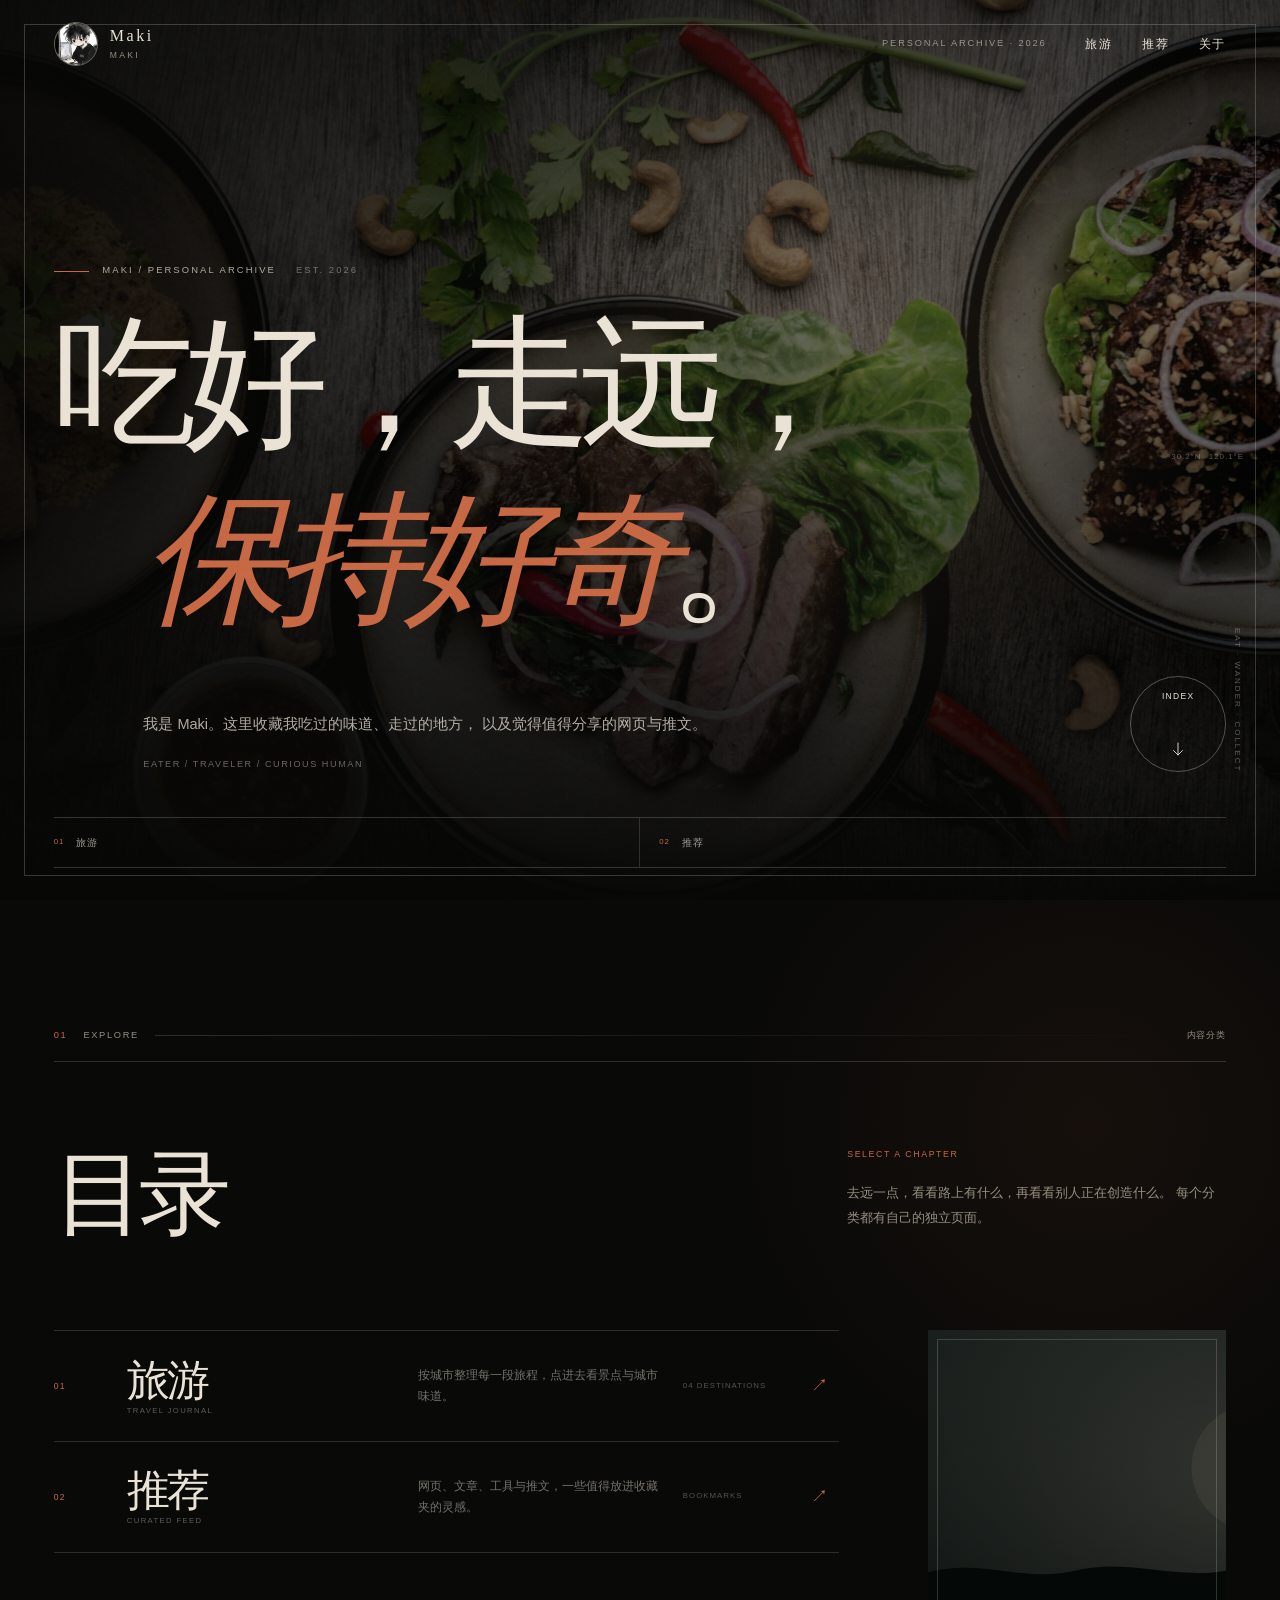
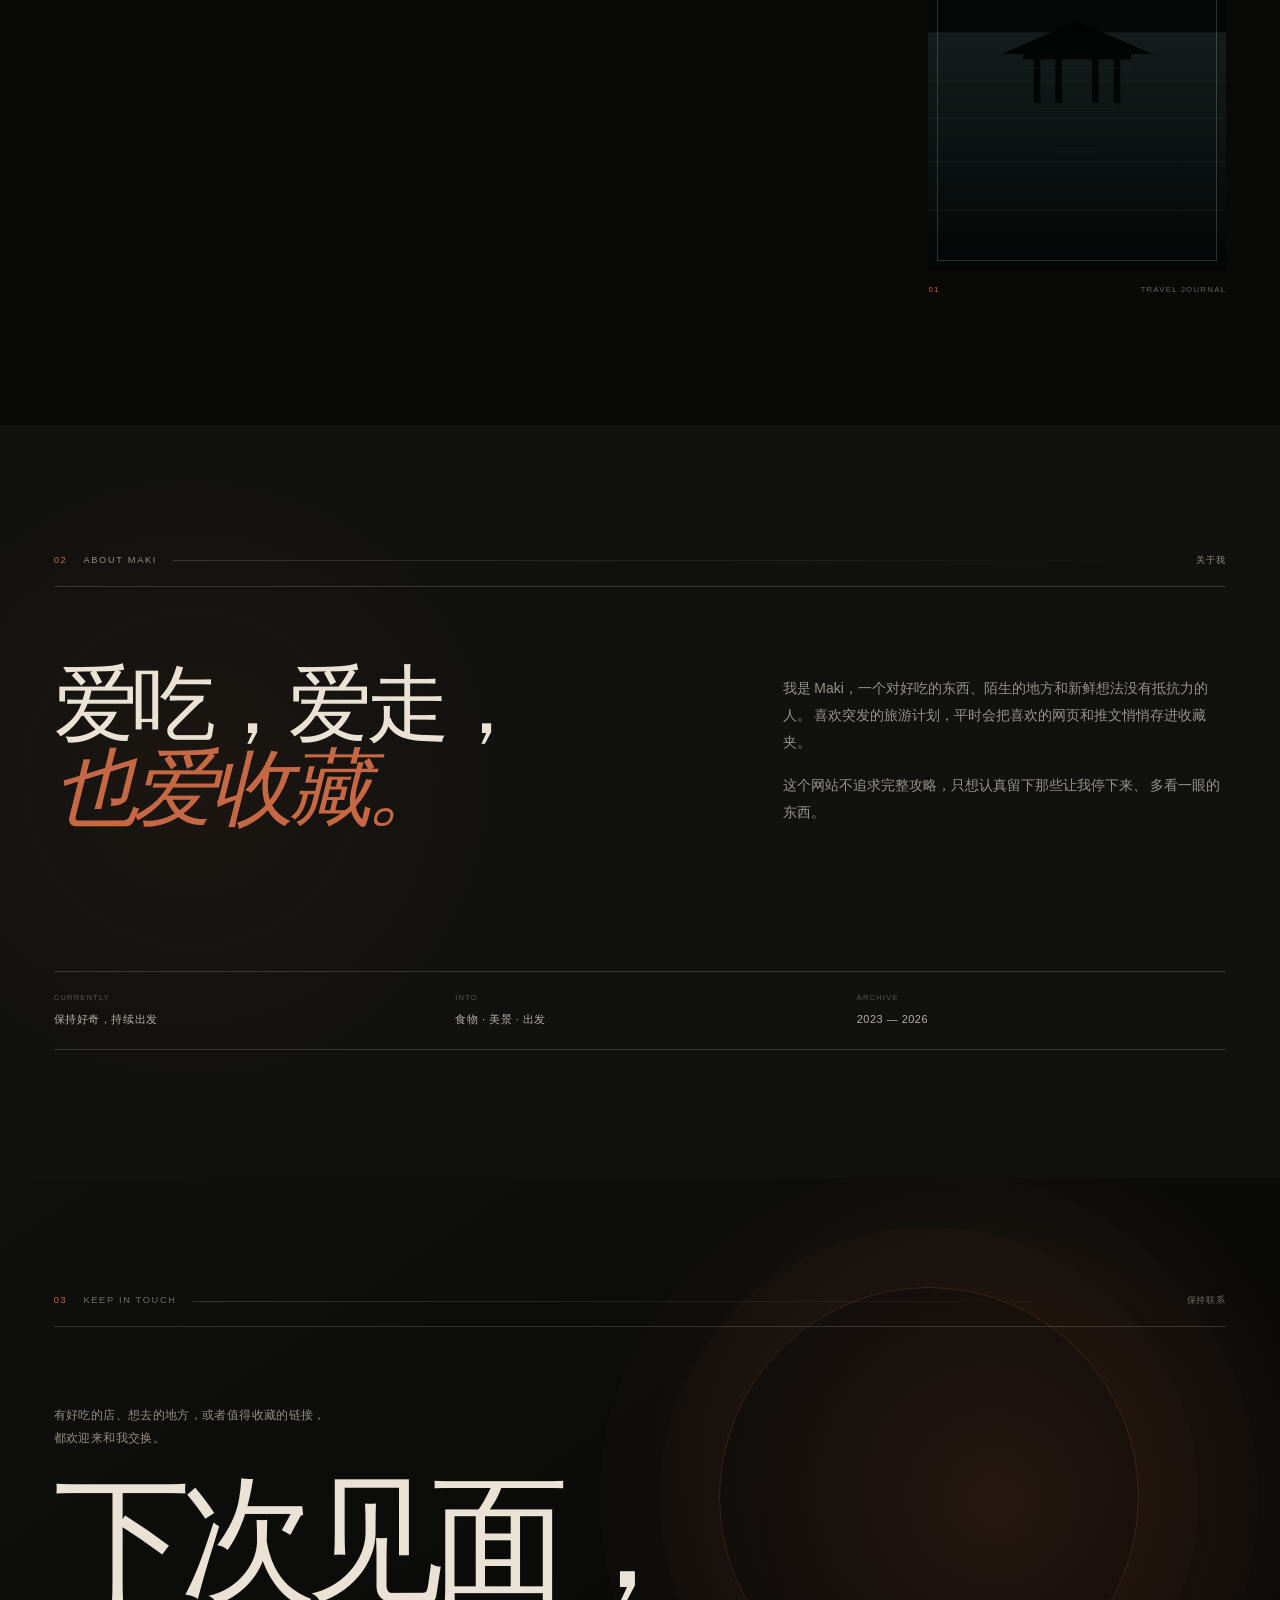
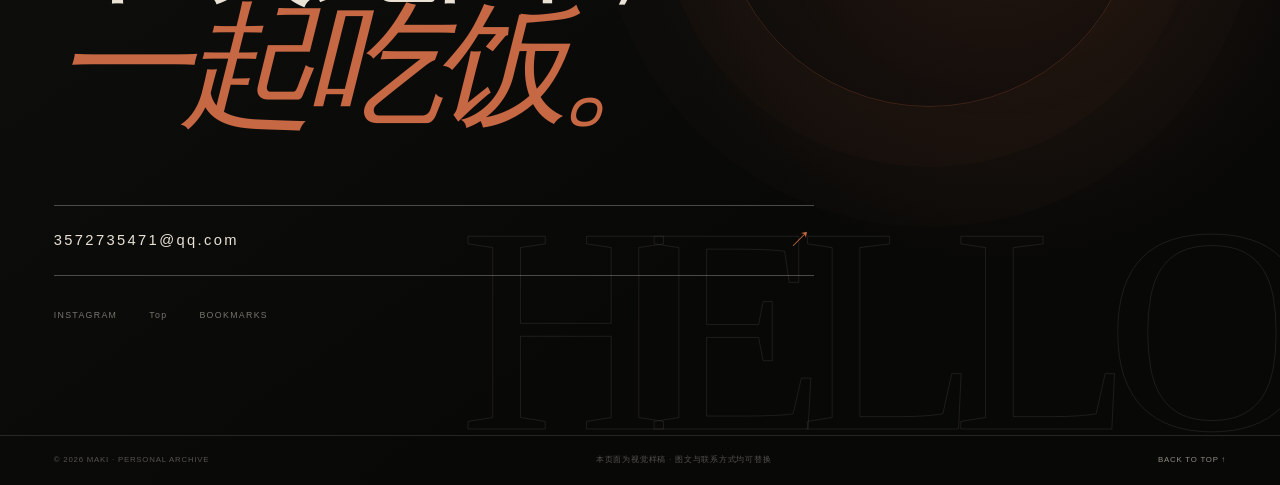
==== index.html @ b1945f64 "Initial personal site" ====
<!doctype html>
<html lang="zh-CN" class="no-js">
  <head>
    <meta charset="utf-8" />
    <meta name="viewport" content="width=device-width, initial-scale=1" />
    <meta
      name="description"
      content="Maki 的个人档案：按地点整理的旅行记录与网页推文推荐。"
    />
    <meta name="theme-color" content="#090908" />
    <title>Maki｜旅行与推荐</title>
    <script>
      document.documentElement.classList.replace("no-js", "js");
    </script>
    <link rel="stylesheet" href="./styles.css" />
  </head>
  <body class="home-page">
    <a class="skip-link" href="#main">跳到正文</a>

    <div class="page-progress" aria-hidden="true">
      <span data-progress-bar></span>
    </div>
    <div class="noise" aria-hidden="true"></div>

    <header class="site-header" data-header>
      <a class="brand" href="#top" aria-label="返回主页顶部">
        <span class="brand__mark brand__mark--avatar">
          <img
            src="./assets/images/avatar.jpg"
            alt="Maki 的头像"
            width="44"
            height="44"
          />
        </span>
        <span class="brand__text">Maki <span>MAKI</span></span>
      </a>

      <div class="header__right">
        <p class="header__note">PERSONAL ARCHIVE · 2026</p>
        <nav class="desktop-nav" aria-label="主导航">
          <a href="./travel.html">旅游</a>
          <a href="./recommendations.html">推荐</a>
          <a href="#about">关于</a>
        </nav>
        <button
          class="menu-toggle"
          type="button"
          aria-controls="mobile-menu"
          aria-expanded="false"
          data-menu-toggle
        >
          <span>MENU</span>
          <span class="menu-toggle__lines" aria-hidden="true">
            <i></i><i></i>
          </span>
        </button>
      </div>
    </header>

    <div class="mobile-menu" id="mobile-menu" aria-hidden="true" data-mobile-menu>
      <nav aria-label="移动端导航">
        <a href="./travel.html"><span>01</span>旅游</a>
        <a href="./recommendations.html"><span>02</span>推荐</a>
        <a href="#about"><span>03</span>关于 Maki</a>
      </nav>
      <div class="mobile-menu__foot">
        <p>吃点好的，去远一点，<br />保持好奇。</p>
        <span>MAKI · PERSONAL ARCHIVE</span>
      </div>
    </div>

    <main id="main">
      <section class="home-hero" id="top" aria-labelledby="home-hero-title" data-hero>
        <div class="home-hero__media" aria-hidden="true">
          <img
            src="./assets/images/food-hero.jpg"
            alt=""
            data-hero-image
            fetchpriority="high"
          />
        </div>
        <div class="home-hero__veil" aria-hidden="true"></div>
        <div class="hero__light" aria-hidden="true"></div>
        <div class="hero__frame" aria-hidden="true"></div>

        <div class="home-hero__content container">
          <p class="eyebrow home-hero__eyebrow">
            <span>MAKI / PERSONAL ARCHIVE</span>
            <span>EST. 2026</span>
          </p>

          <h1 class="home-hero__title" id="home-hero-title">
            <span>吃好，走远，</span>
            <span><em>保持好奇</em>。</span>
          </h1>

          <div class="home-hero__bottom">
            <div class="home-hero__intro">
              <p>
                我是 Maki。这里收藏我吃过的味道、走过的地方，
                以及觉得值得分享的网页与推文。
              </p>
              <span>EATER / TRAVELER / CURIOUS HUMAN</span>
            </div>
            <a class="circle-link" href="#categories" aria-label="浏览内容分类">
              <span>INDEX</span>
              <svg viewBox="0 0 24 24" aria-hidden="true">
                <path d="M12 4v16M6 14l6 6 6-6" />
              </svg>
            </a>
          </div>

          <nav
            class="home-hero__chapters home-hero__chapters--two"
            aria-label="快速分类导航"
            data-home-chapters
          ></nav>
        </div>

        <p class="home-hero__aside" aria-hidden="true">EAT · WANDER · COLLECT</p>
        <p class="home-hero__coords" aria-hidden="true">
          <span>30.2°N</span>
          <span>120.1°E</span>
        </p>
      </section>

      <section class="category-section section-pad" id="categories" aria-labelledby="categories-title">
        <div class="container">
          <div class="section-kicker" data-reveal>
            <span class="section-kicker__num">01</span>
            <span>EXPLORE</span>
            <i aria-hidden="true"></i>
            <span>内容分类</span>
          </div>

          <div class="category-section__head">
            <h2 id="categories-title" data-reveal>
              目录<br /><em></em>
            </h2>
            <div data-reveal>
              <span>SELECT A CHAPTER</span>
              <p>
                去远一点，看看路上有什么，再看看别人正在创造什么。
                每个分类都有自己的独立页面。
              </p>
            </div>
          </div>

          <div class="category-layout">
            <div class="category-list" data-reveal data-category-list></div>

            <aside class="category-preview" aria-hidden="true" data-reveal>
              <div class="category-preview__image">
                <img
                  src="./assets/images/siguniang.jpg"
                  alt=""
                  data-category-preview
                />
              </div>
              <div class="category-preview__caption">
                <span data-category-index>01</span>
                <span data-category-caption>TRAVEL JOURNAL</span>
              </div>
            </aside>
          </div>
        </div>
      </section>

      <section class="home-about section-pad" id="about" aria-labelledby="about-title">
        <div class="container">
          <div class="section-kicker" data-reveal>
            <span class="section-kicker__num">02</span>
            <span>ABOUT MAKI</span>
            <i aria-hidden="true"></i>
            <span>关于我</span>
          </div>

          <div class="home-about__grid">
            <h2 id="about-title" data-reveal>
              爱吃，爱走，<br /><em>也爱收藏。</em>
            </h2>
            <div class="home-about__copy" data-reveal>
              <p>
                我是 Maki，一个对好吃的东西、陌生的地方和新鲜想法没有抵抗力的人。
                喜欢突发的旅游计划，平时会把喜欢的网页和推文悄悄存进收藏夹。
              </p>
              <p>
                这个网站不追求完整攻略，只想认真留下那些让我停下来、
                多看一眼的东西。
              </p>
            </div>
            <div class="home-about__facts" data-reveal>
              <div><span>CURRENTLY</span><strong>保持好奇，持续出发</strong></div>
              <div><span>INTO</span><strong>食物 · 美景 · 出发 </strong></div>
              <div><span>ARCHIVE</span><strong>2023 — 2026</strong></div>
            </div>
          </div>
        </div>
      </section>

      <section class="contact" id="contact" aria-labelledby="contact-title">
        <div class="contact__glow" aria-hidden="true"></div>
        <div class="contact__word" aria-hidden="true">HELLO</div>
        <div class="container contact__content">
          <div class="section-kicker section-kicker--light" data-reveal>
            <span class="section-kicker__num">03</span>
            <span>KEEP IN TOUCH</span>
            <i aria-hidden="true"></i>
            <span>保持联系</span>
          </div>

          <p class="contact__lead" data-reveal>
            有好吃的店、想去的地方，或者值得收藏的链接，
            <br />都欢迎来和我交换。
          </p>
          <h2 id="contact-title" data-reveal>
            下次见面，<br /><em>一起吃饭。</em>
          </h2>

          <a class="contact__mail" href="mailto:hello@yourname.com" data-reveal>
            <span>3572735471@qq.com</span>
            <span aria-hidden="true">↗</span>
          </a>

          <div class="contact__social" data-reveal>
            <a href="#top">INSTAGRAM</a>
            <a href="#top">Top</a>
            <a href="#top">BOOKMARKS</a>
          </div>
        </div>

        <footer class="site-footer container">
          <p>© 2026 MAKI · PERSONAL ARCHIVE</p>
          <p>本页面为视觉样稿 · 图文与联系方式均可替换</p>
          <a href="#top">BACK TO TOP ↑</a>
        </footer>
      </section>
    </main>

    <script src="./content.js"></script>
    <script src="./script.js"></script>
  </body>
</html>
---- styles.css ----
:root {
  --ink: #090908;
  --ink-soft: #11110f;
  --ink-raised: #171713;
  --cream: #e9e2d5;
  --cream-soft: #d7cfc0;
  --muted: #958e81;
  --line: rgba(233, 226, 213, 0.17);
  --accent: #c66843;
  --serif: "Iowan Old Style", "Bodoni 72", "Times New Roman", "Songti SC",
    "STSong", "SimSun", serif;
  --sans: "Helvetica Neue", "PingFang SC", "Microsoft YaHei", "Noto Sans SC",
    sans-serif;
  --pad: clamp(1.25rem, 4.2vw, 4.75rem);
  --ease: cubic-bezier(0.22, 1, 0.36, 1);
}

*,
*::before,
*::after {
  box-sizing: border-box;
}

html {
  scroll-behavior: smooth;
  background: var(--ink);
}

body {
  margin: 0;
  min-width: 320px;
  overflow-x: hidden;
  background: var(--ink);
  color: var(--cream);
  font-family: var(--sans);
  font-size: 16px;
  line-height: 1.65;
  -webkit-font-smoothing: antialiased;
  text-rendering: optimizeLegibility;
}

body.menu-open,
body.dialog-open {
  overflow: hidden;
}

img {
  display: block;
  max-width: 100%;
}

button,
a {
  color: inherit;
}

button {
  font: inherit;
}

a {
  text-decoration: none;
}

p,
h1,
h2,
h3,
blockquote,
figure {
  margin: 0;
}

::selection {
  background: var(--accent);
  color: #fffaf1;
}

:focus-visible {
  outline: 1px solid var(--cream);
  outline-offset: 5px;
}

.skip-link {
  position: fixed;
  top: 1rem;
  left: 1rem;
  z-index: 200;
  padding: 0.75rem 1rem;
  background: var(--cream);
  color: var(--ink);
  transform: translateY(-150%);
  transition: transform 0.25s ease;
}

.skip-link:focus {
  transform: translateY(0);
}

.container {
  width: min(100%, 1560px);
  margin-inline: auto;
  padding-inline: var(--pad);
}

.section-pad {
  padding-block: clamp(6.5rem, 10vw, 11rem);
}

.page-progress {
  position: fixed;
  inset: 0 0 auto;
  z-index: 100;
  height: 2px;
  pointer-events: none;
}

.page-progress span {
  display: block;
  width: 100%;
  height: 100%;
  background: var(--accent);
  transform: scaleX(0);
  transform-origin: left center;
}

.noise {
  position: fixed;
  inset: 0;
  z-index: 90;
  opacity: 0.065;
  pointer-events: none;
  background-image: url("data:image/svg+xml,%3Csvg viewBox='0 0 180 180' xmlns='http://www.w3.org/2000/svg'%3E%3Cfilter id='n'%3E%3CfeTurbulence type='fractalNoise' baseFrequency='.82' numOctaves='4' stitchTiles='stitch'/%3E%3C/filter%3E%3Crect width='100%25' height='100%25' filter='url(%23n)' opacity='.65'/%3E%3C/svg%3E");
  mix-blend-mode: soft-light;
}

.site-header {
  position: fixed;
  inset: 0 0 auto;
  z-index: 60;
  display: flex;
  align-items: center;
  justify-content: space-between;
  min-height: 88px;
  padding: 1.25rem var(--pad);
  transition: background-color 0.4s ease, border-color 0.4s ease;
}

.site-header::before {
  content: "";
  position: absolute;
  inset: 0;
  z-index: -1;
  opacity: 0;
  background: linear-gradient(to bottom, rgba(9, 9, 8, 0.94), rgba(9, 9, 8, 0));
  transition: opacity 0.4s ease;
}

.site-header.is-scrolled::before {
  opacity: 1;
}

.brand {
  display: flex;
  align-items: center;
  gap: 0.75rem;
}

.brand__mark {
  display: grid;
  place-items: center;
  width: 44px;
  height: 44px;
  border: 1px solid rgba(233, 226, 213, 0.38);
  border-radius: 50%;
  font-family: var(--serif);
  font-size: 0.95rem;
  letter-spacing: -0.06em;
}

.brand__mark--avatar {
  overflow: hidden;
  padding: 0;
  background: var(--ink-raised);
}

.brand__mark--avatar img {
  width: 100%;
  height: 100%;
  object-fit: cover;
  object-position: center;
}

.brand__text {
  font-family: var(--serif);
  font-size: 1rem;
  letter-spacing: 0.16em;
  line-height: 1;
}

.brand__text > span {
  display: block;
  margin-top: 0.45rem;
  color: var(--muted);
  font-family: var(--sans);
  font-size: 0.54rem;
  letter-spacing: 0.26em;
}

.header__right {
  display: flex;
  align-items: center;
  gap: clamp(1.5rem, 3vw, 3.6rem);
}

.header__note {
  color: rgba(233, 226, 213, 0.56);
  font-size: 0.58rem;
  letter-spacing: 0.2em;
}

.desktop-nav {
  display: flex;
  align-items: center;
  gap: clamp(1.25rem, 2.3vw, 2.6rem);
}

.desktop-nav a {
  position: relative;
  padding-block: 0.35rem;
  font-size: 0.78rem;
  letter-spacing: 0.14em;
}

.desktop-nav a::after {
  content: "";
  position: absolute;
  right: 0;
  bottom: 0;
  left: 0;
  height: 1px;
  background: var(--cream);
  transform: scaleX(0);
  transform-origin: right;
  transition: transform 0.35s var(--ease);
}

.desktop-nav a:hover::after {
  transform: scaleX(1);
  transform-origin: left;
}

.menu-toggle {
  display: none;
  align-items: center;
  gap: 0.65rem;
  padding: 0;
  border: 0;
  background: transparent;
  cursor: pointer;
}

.menu-toggle > span:first-child {
  font-size: 0.63rem;
  letter-spacing: 0.2em;
}

.menu-toggle__lines {
  position: relative;
  width: 24px;
  height: 12px;
}

.menu-toggle__lines i {
  position: absolute;
  right: 0;
  display: block;
  width: 22px;
  height: 1px;
  background: var(--cream);
  transition: transform 0.35s var(--ease), top 0.35s var(--ease);
}

.menu-toggle__lines i:first-child {
  top: 2px;
}

.menu-toggle__lines i:last-child {
  top: 9px;
}

.menu-toggle[aria-expanded="true"] .menu-toggle__lines i:first-child {
  top: 6px;
  transform: rotate(45deg);
}

.menu-toggle[aria-expanded="true"] .menu-toggle__lines i:last-child {
  top: 6px;
  transform: rotate(-45deg);
}

.mobile-menu {
  position: fixed;
  inset: 0;
  z-index: 55;
  display: flex;
  visibility: hidden;
  flex-direction: column;
  justify-content: space-between;
  padding: 8rem var(--pad) 2rem;
  background:
    radial-gradient(circle at 80% 20%, rgba(198, 104, 67, 0.15), transparent 35%),
    var(--ink);
  opacity: 0;
  transition: opacity 0.45s var(--ease), visibility 0.45s;
}

.mobile-menu.is-open {
  visibility: visible;
  opacity: 1;
}

.mobile-menu nav {
  display: flex;
  flex-direction: column;
}

.mobile-menu nav a {
  display: flex;
  align-items: baseline;
  gap: 1.25rem;
  padding-block: 1rem;
  border-bottom: 1px solid var(--line);
  font-family: var(--serif);
  font-size: clamp(2.2rem, 9vw, 4.5rem);
  letter-spacing: -0.04em;
}

.mobile-menu nav a span {
  min-width: 2rem;
  color: var(--accent);
  font-family: var(--sans);
  font-size: 0.62rem;
  letter-spacing: 0.12em;
}

.mobile-menu__foot {
  display: flex;
  align-items: end;
  justify-content: space-between;
  gap: 2rem;
  color: var(--muted);
  font-size: 0.75rem;
  line-height: 1.8;
}

.mobile-menu__foot span {
  font-size: 0.58rem;
  letter-spacing: 0.16em;
}

.hero {
  position: relative;
  isolation: isolate;
  display: flex;
  align-items: flex-end;
  min-height: 100svh;
  overflow: hidden;
  padding: 8.5rem 0 2.1rem;
}

.hero__media {
  position: absolute;
  inset: -5%;
  z-index: -3;
  overflow: hidden;
}

.hero__media img {
  width: 100%;
  height: 100%;
  object-fit: cover;
  object-position: center 54%;
  filter: brightness(0.62) saturate(0.7) contrast(1.08);
  transform: scale(1.04);
  will-change: transform;
}

.hero__veil {
  position: absolute;
  inset: 0;
  z-index: -2;
  background:
    linear-gradient(90deg, rgba(7, 7, 6, 0.88) 0%, rgba(7, 7, 6, 0.3) 57%, rgba(7, 7, 6, 0.16) 100%),
    linear-gradient(0deg, rgba(7, 7, 6, 0.98) 0%, rgba(7, 7, 6, 0) 47%),
    linear-gradient(180deg, rgba(7, 7, 6, 0.5) 0%, rgba(7, 7, 6, 0) 25%);
}

.hero__light {
  position: absolute;
  inset: 0;
  z-index: -1;
  pointer-events: none;
  background: radial-gradient(
    650px circle at var(--mx, 68%) var(--my, 36%),
    rgba(236, 195, 147, 0.1),
    transparent 65%
  );
}

.hero__frame {
  position: absolute;
  inset: 24px;
  border: 1px solid rgba(233, 226, 213, 0.22);
  pointer-events: none;
}

.hero__content {
  position: relative;
  width: 100%;
}

.eyebrow {
  display: flex;
  align-items: center;
  gap: 1.25rem;
  color: rgba(233, 226, 213, 0.72);
  font-size: 0.59rem;
  letter-spacing: 0.22em;
}

.eyebrow span:first-child::before {
  content: "";
  display: inline-block;
  width: 35px;
  height: 1px;
  margin-right: 0.85rem;
  vertical-align: middle;
  background: var(--accent);
}

.hero__eyebrow {
  margin-bottom: clamp(1.6rem, 4vh, 3.4rem);
  animation: fade-up 1s 0.25s var(--ease) both;
}

.hero__eyebrow span:last-child {
  color: rgba(233, 226, 213, 0.42);
}

.hero__title {
  max-width: 12em;
  font-family: var(--serif);
  font-size: clamp(4.25rem, 10.4vw, 10.7rem);
  font-weight: 400;
  letter-spacing: -0.075em;
  line-height: 1.02;
  text-wrap: nowrap;
}

.hero__line {
  display: block;
  overflow: hidden;
  padding-right: 0.08em;
  padding-bottom: 0.08em;
}

.hero__line > span {
  display: block;
}

.hero__line--indent {
  margin-top: clamp(0.9rem, 2.2vw, 2.2rem);
  margin-left: clamp(1rem, 8vw, 8.5rem);
}

.hero__line em {
  color: var(--accent);
  font-weight: 400;
}

.js .hero__line > span {
  transform: translateY(115%);
  animation: title-rise 1.15s var(--ease) forwards;
}

.js .hero__line:first-child > span {
  animation-delay: 0.35s;
}

.js .hero__line:last-child > span {
  animation-delay: 0.5s;
}

.hero__bottom {
  display: flex;
  align-items: flex-end;
  justify-content: space-between;
  gap: 2rem;
  max-width: 920px;
  margin-top: clamp(2.4rem, 5.2vh, 4.8rem);
  margin-left: clamp(0rem, 8vw, 8.5rem);
  animation: fade-up 1s 0.85s var(--ease) both;
}

.hero__intro {
  max-width: 560px;
}

.hero__intro p {
  color: rgba(233, 226, 213, 0.75);
  font-size: clamp(0.9rem, 1.1vw, 1rem);
  line-height: 2;
}

.hero__role {
  display: block;
  margin-top: 1.1rem;
  color: rgba(233, 226, 213, 0.46);
  font-size: 0.62rem;
  letter-spacing: 0.17em;
}

.circle-link {
  display: grid;
  flex: 0 0 auto;
  place-items: center;
  width: 96px;
  height: 96px;
  border: 1px solid rgba(233, 226, 213, 0.32);
  border-radius: 50%;
  font-size: 0.53rem;
  letter-spacing: 0.16em;
  transition: background-color 0.35s ease, border-color 0.35s ease,
    color 0.35s ease;
}

.circle-link svg {
  width: 18px;
  margin-top: 0.55rem;
  fill: none;
  stroke: currentColor;
  stroke-linecap: round;
  stroke-linejoin: round;
  stroke-width: 1.2;
}

.circle-link:hover {
  border-color: var(--cream);
  background: var(--cream);
  color: var(--ink);
}

.hero__foot {
  display: flex;
  gap: 2.1rem;
  margin-top: clamp(2.2rem, 5vh, 4.5rem);
  padding-top: 1.2rem;
  border-top: 1px solid rgba(233, 226, 213, 0.2);
  color: rgba(233, 226, 213, 0.38);
  font-size: 0.53rem;
  letter-spacing: 0.18em;
  animation: fade-up 1s 1s var(--ease) both;
}

.hero__aside {
  position: absolute;
  right: 2.25rem;
  bottom: 8.5rem;
  color: rgba(233, 226, 213, 0.4);
  font-size: 0.51rem;
  letter-spacing: 0.26em;
  writing-mode: vertical-rl;
}

.hero__coords {
  position: absolute;
  top: 50%;
  right: 2.25rem;
  display: flex;
  gap: 0.45rem;
  color: rgba(233, 226, 213, 0.39);
  font-size: 0.51rem;
  letter-spacing: 0.12em;
}

.section-kicker {
  display: flex;
  align-items: center;
  gap: 1rem;
  padding-bottom: 1.1rem;
  border-bottom: 1px solid var(--line);
  color: var(--muted);
  font-size: 0.58rem;
  letter-spacing: 0.18em;
}

.section-kicker__num {
  color: var(--accent);
}

.section-kicker i {
  flex: 1;
  height: 1px;
  background: linear-gradient(90deg, var(--line), transparent);
}

.section-kicker span:last-child {
  letter-spacing: 0.1em;
}

.about {
  position: relative;
  background:
    radial-gradient(circle at 12% 44%, rgba(198, 104, 67, 0.055), transparent 30%),
    var(--ink);
}

.about__head {
  display: grid;
  grid-template-columns: minmax(0, 1.12fr) minmax(320px, 0.88fr);
  gap: clamp(3rem, 8vw, 10rem);
  align-items: end;
  padding-top: clamp(3.5rem, 6vw, 6.5rem);
}

.about__lead {
  margin-bottom: 1.55rem;
  color: var(--muted);
  font-size: 0.8rem;
  letter-spacing: 0.06em;
  line-height: 1.9;
}

.about h2,
.journeys h2,
.fragments h2 {
  font-family: var(--serif);
  font-size: clamp(3.3rem, 7vw, 7.7rem);
  font-weight: 400;
  letter-spacing: -0.07em;
  line-height: 0.99;
}

.about h2 em,
.journeys h2 em,
.fragments h2 em {
  color: var(--accent);
  font-weight: 400;
}

.about__copy {
  max-width: 540px;
  padding-bottom: 0.4rem;
}

.about__hello {
  margin-bottom: 1.25rem;
  color: var(--cream);
  font-family: var(--serif);
  font-size: clamp(1.45rem, 2.2vw, 2rem);
}

.about__copy > p:not(.about__hello) {
  margin-bottom: 1rem;
  color: rgba(233, 226, 213, 0.63);
  font-size: 0.9rem;
  line-height: 1.95;
}

.text-link {
  display: inline-flex;
  align-items: center;
  gap: 0.85rem;
  margin-top: 1rem;
  padding-bottom: 0.35rem;
  border-bottom: 1px solid rgba(233, 226, 213, 0.4);
  font-size: 0.7rem;
  letter-spacing: 0.12em;
  transition: border-color 0.3s ease, color 0.3s ease;
}

.text-link span {
  color: var(--accent);
  font-size: 1rem;
  transition: transform 0.3s var(--ease);
}

.text-link:hover {
  color: var(--accent);
  border-color: var(--accent);
}

.text-link:hover span {
  transform: translate(3px, 3px);
}

.about__figure {
  display: grid;
  grid-template-columns: minmax(0, 1.85fr) minmax(230px, 0.55fr);
  gap: clamp(1.5rem, 3vw, 3rem);
  align-items: end;
  margin-top: clamp(4rem, 8vw, 8rem);
}

.about__image-wrap {
  position: relative;
  overflow: hidden;
}

.about__image-wrap::after {
  content: "";
  position: absolute;
  inset: 0;
  background: linear-gradient(90deg, rgba(9, 9, 8, 0.14), transparent 55%);
  pointer-events: none;
}

.about__image-wrap img {
  width: 100%;
  aspect-ratio: 16 / 8.5;
  object-fit: cover;
  filter: grayscale(0.15) saturate(0.67) brightness(0.78);
  transition: filter 0.8s ease, transform 1s var(--ease);
}

.about__image-wrap:hover img {
  filter: grayscale(0) saturate(0.82) brightness(0.86);
  transform: scale(1.025);
}

.image-stamp {
  position: absolute;
  bottom: 1rem;
  left: 1rem;
  z-index: 1;
  padding: 0.45rem 0.7rem;
  border: 1px solid rgba(233, 226, 213, 0.35);
  background: rgba(9, 9, 8, 0.34);
  color: rgba(233, 226, 213, 0.7);
  font-size: 0.49rem;
  letter-spacing: 0.18em;
  backdrop-filter: blur(6px);
}

.about__figure figcaption > p {
  max-width: 360px;
  color: rgba(233, 226, 213, 0.69);
  font-family: var(--serif);
  font-size: clamp(1.1rem, 1.55vw, 1.4rem);
  line-height: 1.65;
}

.about__stats {
  display: flex;
  flex-wrap: wrap;
  gap: 1.1rem 1.8rem;
  margin-top: 2.3rem;
  padding-top: 1.4rem;
  border-top: 1px solid var(--line);
}

.about__stats span {
  display: flex;
  flex-direction: column;
  color: var(--muted);
  font-size: 0.57rem;
  letter-spacing: 0.1em;
}

.about__stats b {
  margin-bottom: 0.35rem;
  color: var(--cream);
  font-family: var(--serif);
  font-size: 1.65rem;
  font-weight: 400;
}

.figure-note {
  display: block;
  margin-top: 1.25rem;
  color: rgba(233, 226, 213, 0.28);
  font-size: 0.47rem;
  letter-spacing: 0.12em;
}

.marquee {
  position: relative;
  z-index: 2;
  width: 104%;
  margin-left: -2%;
  overflow: hidden;
  padding-block: 1.25rem;
  background: var(--cream);
  color: var(--ink);
  transform: rotate(-1.15deg);
}

.marquee__track {
  display: flex;
  width: max-content;
  animation: marquee 28s linear infinite;
}

.marquee__track span {
  padding-right: 0.6em;
  font-family: var(--serif);
  font-size: clamp(1.75rem, 3.15vw, 3.65rem);
  white-space: nowrap;
}

.marquee__track i {
  color: var(--accent);
  font-style: normal;
}

.journeys {
  overflow: hidden;
  background: var(--ink);
}

.journeys__head {
  display: grid;
  grid-template-columns: minmax(0, 1.35fr) minmax(260px, 0.65fr);
  gap: clamp(2.5rem, 7vw, 8rem);
  align-items: end;
  padding-top: clamp(3.5rem, 6vw, 6rem);
}

.journeys__intro {
  max-width: 430px;
  padding-bottom: 0.5rem;
}

.journeys__intro > span {
  color: var(--accent);
  font-size: 0.55rem;
  letter-spacing: 0.18em;
}

.journeys__intro p {
  margin-top: 1rem;
  color: rgba(233, 226, 213, 0.56);
  font-size: 0.83rem;
  line-height: 1.9;
}

.journey-shell {
  margin-top: clamp(3rem, 5vw, 5rem);
}

.journey-track {
  display: flex;
  gap: clamp(0.8rem, 1.4vw, 1.4rem);
  overflow-x: auto;
  overscroll-behavior-inline: contain;
  padding: 0 var(--pad) 1.75rem;
  scroll-padding-inline: var(--pad);
  scroll-snap-type: x mandatory;
  scrollbar-width: none;
  cursor: grab;
  user-select: none;
}

.journey-track::-webkit-scrollbar {
  display: none;
}

.journey-track.is-dragging {
  cursor: grabbing;
  scroll-snap-type: none;
}

.story-card {
  position: relative;
  isolation: isolate;
  flex: 0 0 clamp(320px, 58vw, 920px);
  height: min(74vh, 790px);
  min-height: 570px;
  overflow: hidden;
  border: 1px solid rgba(233, 226, 213, 0.18);
  background: #171713;
  scroll-snap-align: center;
}

.story-card::after {
  content: "";
  position: absolute;
  inset: 9px;
  z-index: 2;
  border: 1px solid rgba(233, 226, 213, 0.14);
  pointer-events: none;
}

.story-card > img {
  position: absolute;
  inset: 0;
  width: 100%;
  height: 100%;
  object-fit: cover;
  filter: brightness(0.63) saturate(0.65) contrast(1.04);
  transform: scale(1.005);
  transition: transform 1s var(--ease), filter 0.85s ease;
}

.story-card:hover > img {
  filter: brightness(0.73) saturate(0.74) contrast(1.02);
  transform: scale(1.035);
}

.story-card__shade {
  position: absolute;
  inset: 0;
  z-index: 1;
  background:
    linear-gradient(180deg, rgba(7, 7, 6, 0.31) 0%, transparent 34%),
    linear-gradient(0deg, rgba(7, 7, 6, 0.95) 0%, rgba(7, 7, 6, 0.28) 55%, transparent 100%);
}

.story-card__number {
  position: absolute;
  top: 1.8rem;
  right: 2rem;
  z-index: 3;
  color: transparent;
  font-family: var(--serif);
  font-size: clamp(4rem, 7vw, 7.5rem);
  line-height: 1;
  -webkit-text-stroke: 1px rgba(233, 226, 213, 0.48);
}

.story-card__meta {
  position: absolute;
  top: 2.1rem;
  left: 2.1rem;
  z-index: 3;
  display: flex;
  gap: 0.7rem;
  color: rgba(233, 226, 213, 0.64);
  font-size: 0.55rem;
  letter-spacing: 0.14em;
  text-transform: uppercase;
}

.story-card__meta span + span::before {
  content: "/";
  margin-right: 0.7rem;
  color: rgba(233, 226, 213, 0.32);
}

.story-card__content {
  position: absolute;
  right: clamp(2rem, 4vw, 4rem);
  bottom: clamp(2rem, 4.3vw, 4rem);
  left: clamp(2rem, 4vw, 4rem);
  z-index: 3;
}

.story-card__location {
  color: var(--accent);
  font-size: 0.54rem;
  letter-spacing: 0.2em;
}

.story-card h3 {
  margin-top: 0.55rem;
  font-family: var(--serif);
  font-size: clamp(3.2rem, 6vw, 7rem);
  font-weight: 400;
  letter-spacing: -0.065em;
  line-height: 1;
}

.story-card__excerpt {
  max-width: 480px;
  margin-top: 1rem;
  color: rgba(233, 226, 213, 0.68);
  font-size: 0.83rem;
  line-height: 1.8;
}

.story-open {
  display: flex;
  align-items: center;
  justify-content: space-between;
  width: min(100%, 380px);
  margin-top: 1.7rem;
  padding: 0.9rem 0;
  border: 0;
  border-top: 1px solid rgba(233, 226, 213, 0.3);
  border-bottom: 1px solid rgba(233, 226, 213, 0.3);
  background: transparent;
  color: var(--cream);
  font-size: 0.63rem;
  letter-spacing: 0.13em;
  cursor: pointer;
}

.story-open__icon {
  color: var(--accent);
  font-size: 1rem;
  transition: transform 0.3s var(--ease);
}

.story-open:hover .story-open__icon {
  transform: translate(3px, -3px);
}

.journey-controls {
  display: flex;
  align-items: center;
  justify-content: space-between;
  gap: 2rem;
  padding-top: 0.2rem;
}

.journey-controls p {
  color: var(--muted);
  font-size: 0.57rem;
  letter-spacing: 0.14em;
}

.journey-controls p span {
  margin-right: 0.5rem;
  color: var(--accent);
}

.journey-controls__buttons {
  display: flex;
  gap: 0.6rem;
}

.journey-controls button {
  display: grid;
  place-items: center;
  width: 48px;
  height: 48px;
  padding: 0;
  border: 1px solid var(--line);
  border-radius: 50%;
  background: transparent;
  cursor: pointer;
  transition: color 0.3s ease, background-color 0.3s ease,
    border-color 0.3s ease;
}

.journey-controls button:hover {
  border-color: var(--cream);
  background: var(--cream);
  color: var(--ink);
}

.journey-controls svg {
  width: 18px;
  fill: none;
  stroke: currentColor;
  stroke-linecap: round;
  stroke-linejoin: round;
  stroke-width: 1.2;
}

.interlude {
  position: relative;
  isolation: isolate;
  display: grid;
  min-height: 82svh;
  place-items: center;
  overflow: hidden;
  padding-block: 7rem;
}

.interlude__image {
  position: absolute;
  inset: 0;
  z-index: -3;
  width: 100%;
  height: 100%;
  object-fit: cover;
  object-position: center 48%;
  filter: brightness(0.45) saturate(0.57) contrast(1.13);
}

.interlude__veil {
  position: absolute;
  inset: 0;
  z-index: -2;
  background:
    linear-gradient(90deg, rgba(8, 8, 7, 0.77), rgba(8, 8, 7, 0.1) 62%, rgba(8, 8, 7, 0.45)),
    linear-gradient(0deg, rgba(8, 8, 7, 0.62), transparent 52%);
}

.interlude__label {
  position: absolute;
  bottom: 2.1rem;
  left: var(--pad);
  color: rgba(233, 226, 213, 0.42);
  font-size: 0.52rem;
  letter-spacing: 0.22em;
}

.interlude__content {
  width: 100%;
}

.interlude__index {
  margin-bottom: 2rem;
  color: var(--accent);
  font-size: 0.56rem;
  letter-spacing: 0.2em;
}

.interlude blockquote {
  max-width: 1180px;
  font-family: var(--serif);
  font-size: clamp(2.75rem, 6.1vw, 7rem);
  letter-spacing: -0.055em;
  line-height: 1.12;
}

.interlude blockquote em {
  color: var(--accent);
  font-weight: 400;
}

.interlude__meta {
  margin-top: 2rem;
  color: rgba(233, 226, 213, 0.46);
  font-size: 0.6rem;
  letter-spacing: 0.12em;
}

.fragments {
  background:
    radial-gradient(circle at 86% 18%, rgba(198, 104, 67, 0.05), transparent 26%),
    var(--ink);
}

.fragments__head {
  display: grid;
  grid-template-columns: minmax(0, 1.3fr) minmax(240px, 0.7fr);
  gap: 3rem;
  align-items: end;
  padding-top: clamp(3.5rem, 6vw, 6rem);
}

.fragments__head > p {
  justify-self: end;
  padding-bottom: 0.65rem;
  color: var(--muted);
  font-size: 0.76rem;
  line-height: 1.9;
}

.fragments__grid {
  display: grid;
  grid-template-columns: repeat(12, minmax(0, 1fr));
  gap: clamp(1.2rem, 2.6vw, 2.8rem);
  margin-top: clamp(4rem, 8vw, 8rem);
}

.fragment {
  position: relative;
}

.fragment__image {
  overflow: hidden;
  background: var(--ink-raised);
}

.fragment__image img {
  width: 100%;
  height: 100%;
  object-fit: cover;
  filter: saturate(0.7) brightness(0.77) contrast(1.04);
  transition: transform 1.1s var(--ease), filter 0.8s ease;
}

.fragment:hover .fragment__image img {
  filter: saturate(0.84) brightness(0.88) contrast(1.02);
  transform: scale(1.03);
}

.fragment figcaption {
  display: flex;
  justify-content: space-between;
  gap: 1rem;
  margin-top: 0.8rem;
  color: rgba(233, 226, 213, 0.43);
  font-size: 0.52rem;
  letter-spacing: 0.12em;
}

.fragment figcaption span:first-child {
  color: rgba(233, 226, 213, 0.72);
}

.fragment--one {
  grid-column: 1 / 8;
}

.fragment--one .fragment__image {
  aspect-ratio: 16 / 10;
}

.fragment--two {
  grid-column: 9 / 13;
  margin-top: 10rem;
}

.fragment--two .fragment__image {
  aspect-ratio: 3 / 4.2;
}

.fragment--three {
  grid-column: 3 / 8;
  margin-top: -1.5rem;
}

.fragment--three .fragment__image {
  aspect-ratio: 4 / 3;
}

.contact {
  position: relative;
  isolation: isolate;
  display: flex;
  min-height: 95svh;
  flex-direction: column;
  justify-content: space-between;
  overflow: hidden;
  padding-top: clamp(6rem, 9vw, 10rem);
  background:
    radial-gradient(circle at 78% 36%, rgba(198, 104, 67, 0.15), transparent 31%),
    linear-gradient(145deg, #10100e 0%, #080807 66%);
}

.contact__glow {
  position: absolute;
  top: 12%;
  right: 11%;
  z-index: -1;
  width: 420px;
  height: 420px;
  border: 1px solid rgba(198, 104, 67, 0.22);
  border-radius: 50%;
  box-shadow:
    0 0 0 60px rgba(198, 104, 67, 0.025),
    0 0 0 120px rgba(198, 104, 67, 0.014);
  animation: breathe 9s ease-in-out infinite;
}

.contact__word {
  position: absolute;
  right: -0.04em;
  bottom: 2.5rem;
  z-index: -1;
  color: transparent;
  font-family: var(--serif);
  font-size: clamp(7rem, 23vw, 23rem);
  letter-spacing: -0.09em;
  line-height: 0.78;
  opacity: 0.24;
  -webkit-text-stroke: 1px rgba(233, 226, 213, 0.4);
  white-space: nowrap;
}

.section-kicker--light {
  color: rgba(233, 226, 213, 0.45);
}

.contact__content {
  width: 100%;
}

.contact__lead {
  margin-top: clamp(3.5rem, 6vw, 6rem);
  color: var(--muted);
  font-size: 0.76rem;
  letter-spacing: 0.03em;
  line-height: 1.9;
}

.contact h2 {
  margin-top: 1.8rem;
  font-family: var(--serif);
  font-size: clamp(4.2rem, 10.7vw, 12.2rem);
  font-weight: 400;
  letter-spacing: -0.08em;
  line-height: 0.91;
}

.contact h2 em {
  color: var(--accent);
  font-weight: 400;
}

.contact__mail {
  display: flex;
  align-items: center;
  justify-content: space-between;
  gap: 2rem;
  max-width: 760px;
  margin-top: clamp(3rem, 6vw, 5.5rem);
  padding-block: 1rem;
  border-top: 1px solid rgba(233, 226, 213, 0.30);
  border-bottom: 1px solid rgba(233, 226, 213, 0.30);
  font-size: clamp(0.76rem, 1.15vw, 0.95rem);
  letter-spacing: 0.16em;
  transition: color 0.3s ease, border-color 0.3s ease;
}

.contact__mail span:last-child {
  color: var(--accent);
  font-size: 1.4rem;
  transition: transform 0.35s var(--ease);
}

.contact__mail:hover {
  border-color: var(--accent);
  color: var(--accent);
}

.contact__mail:hover span:last-child {
  transform: translate(4px, -4px);
}

.contact__social {
  display: flex;
  gap: 2rem;
  margin-top: 2rem;
}

.contact__social a {
  color: rgba(233, 226, 213, 0.49);
  font-size: 0.55rem;
  letter-spacing: 0.15em;
  transition: color 0.3s ease;
}

.contact__social a:hover {
  color: var(--cream);
}

.site-footer {
  display: flex;
  align-items: center;
  justify-content: space-between;
  gap: 1.5rem;
  margin-top: 7rem;
  padding-block: 1.15rem;
  border-top: 1px solid rgba(233, 226, 213, 0.13);
  color: rgba(233, 226, 213, 0.34);
  font-size: 0.49rem;
  letter-spacing: 0.1em;
}

.site-footer a {
  color: rgba(233, 226, 213, 0.61);
  transition: color 0.3s ease;
}

.site-footer a:hover {
  color: var(--cream);
}

.story-dialog {
  width: min(1120px, calc(100% - 2.5rem));
  max-height: 90svh;
  padding: 0;
  overflow: auto;
  border: 1px solid rgba(233, 226, 213, 0.2);
  background: #11110f;
  color: var(--cream);
}

.story-dialog::backdrop {
  background: rgba(3, 3, 3, 0.82);
  backdrop-filter: blur(9px);
}

.story-dialog[open] {
  display: grid;
  grid-template-columns: minmax(0, 1.04fr) minmax(380px, 0.96fr);
  animation: dialog-in 0.45s var(--ease);
}

.story-dialog__media {
  display: flex;
  min-width: 0;
  min-height: 610px;
  flex-direction: column;
  background: #0a0a08;
}

.story-dialog__stage {
  position: relative;
  flex: 1;
  min-width: 0;
  min-height: 0;
  overflow: hidden;
}

.story-dialog__image {
  position: absolute;
  inset: 0;
  width: 100%;
  height: 100%;
  object-fit: cover;
  opacity: 0;
  filter: brightness(0.72) saturate(0.72);
  backface-visibility: hidden;
  pointer-events: none;
  transform: translateZ(0);
  user-select: none;
  will-change: opacity;
  -webkit-user-drag: none;
  transition: opacity 0.52s cubic-bezier(0.22, 0.61, 0.36, 1);
}

.story-dialog__image.is-visible {
  opacity: 1;
}

.story-dialog__nav {
  position: absolute;
  top: 50%;
  z-index: 3;
  display: grid;
  width: 2.8rem;
  height: 2.8rem;
  margin-top: -1.4rem;
  place-items: center;
  border: 1px solid rgba(233, 226, 213, 0.35);
  border-radius: 50%;
  background: rgba(9, 9, 8, 0.55);
  color: var(--cream);
  font-family: var(--serif);
  font-size: 1.6rem;
  line-height: 1;
  cursor: pointer;
  backdrop-filter: blur(8px);
  transition:
    background-color 0.3s ease,
    border-color 0.3s ease,
    color 0.3s ease;
}

.story-dialog__nav:hover,
.story-dialog__nav:focus-visible {
  border-color: var(--accent);
  background: var(--accent);
  color: #11110f;
}

.story-dialog__nav--prev {
  left: 1rem;
}

.story-dialog__nav--next {
  right: 1rem;
}

.story-dialog__caption {
  position: absolute;
  bottom: 1rem;
  left: 1rem;
  z-index: 2;
  max-width: 60%;
  color: rgba(255, 250, 241, 0.88);
  font-family: var(--serif);
  font-size: 0.92rem;
  letter-spacing: 0.04em;
  line-height: 1.4;
  text-shadow: 0 1px 14px rgba(0, 0, 0, 0.85);
}

.story-dialog__count {
  position: absolute;
  right: 1rem;
  bottom: 1rem;
  z-index: 2;
  padding: 0.35rem 0.55rem;
  border: 1px solid rgba(233, 226, 213, 0.28);
  background: rgba(9, 9, 8, 0.55);
  color: rgba(233, 226, 213, 0.85);
  font-size: 0.48rem;
  letter-spacing: 0.14em;
  backdrop-filter: blur(8px);
}

.story-dialog__thumbs {
  display: flex;
  min-width: 0;
  max-width: 100%;
  flex-shrink: 0;
  gap: 0.45rem;
  padding: 0.65rem;
  overflow-x: auto;
  border-top: 1px solid rgba(233, 226, 213, 0.12);
  background: #0b0b09;
  scrollbar-color: rgba(198, 104, 67, 0.55) transparent;
  scrollbar-width: thin;
}

.story-dialog__thumb {
  position: relative;
  flex: 0 0 58px;
  height: 42px;
  padding: 0;
  overflow: hidden;
  border: 1px solid transparent;
  background: var(--ink-raised);
  cursor: pointer;
  opacity: 0.5;
  transition:
    opacity 0.25s ease,
    border-color 0.25s ease;
}

.story-dialog__thumb img {
  width: 100%;
  height: 100%;
  object-fit: cover;
  filter: brightness(0.8) saturate(0.65);
}

.story-dialog__thumb span {
  position: absolute;
  right: 0.22rem;
  bottom: 0.12rem;
  color: rgba(255, 250, 241, 0.8);
  font-size: 0.42rem;
  letter-spacing: 0.06em;
  text-shadow: 0 1px 8px rgba(0, 0, 0, 0.9);
}

.story-dialog__thumb:hover,
.story-dialog__thumb:focus-visible {
  opacity: 0.85;
}

.story-dialog__thumb.is-active {
  border-color: var(--accent);
  opacity: 1;
}

.story-dialog__thumb.is-active img {
  filter: brightness(0.95) saturate(0.85);
}

.story-dialog__nav[hidden],
.story-dialog__caption[hidden],
.story-dialog__count[hidden],
.story-dialog__thumbs[hidden] {
  display: none;
}

.story-dialog__body {
  position: relative;
  display: flex;
  min-width: 0;
  flex-direction: column;
  min-height: 610px;
  padding: clamp(2.2rem, 4.2vw, 4.6rem);
}

.story-dialog__close {
  position: absolute;
  top: 1.25rem;
  right: 1.25rem;
  display: flex;
  align-items: center;
  gap: 0.35rem;
  padding: 0.35rem;
  border: 0;
  background: transparent;
  color: var(--muted);
  font-size: 0.51rem;
  letter-spacing: 0.14em;
  cursor: pointer;
}

.story-dialog__close span:first-child {
  color: var(--cream);
  font-size: 1.35rem;
  line-height: 1;
}

.story-dialog__meta {
  margin-top: 2rem;
  color: var(--accent);
  font-size: 0.55rem;
  letter-spacing: 0.17em;
  text-transform: uppercase;
}

.story-dialog h2 {
  margin-top: 0.65rem;
  font-family: var(--serif);
  font-size: clamp(3rem, 5vw, 5.3rem);
  font-weight: 400;
  letter-spacing: -0.07em;
  line-height: 1;
}

.story-dialog__text {
  margin-top: 2rem;
  color: rgba(233, 226, 213, 0.66);
  font-size: 0.84rem;
  line-height: 2;
}

.story-dialog__text p + p {
  margin-top: 1rem;
}

.story-dialog__text em {
  color: var(--cream);
  font-family: var(--serif);
  font-size: 1.12em;
}

.story-dialog__foot {
  display: flex;
  justify-content: space-between;
  gap: 1rem;
  margin-top: auto;
  padding-top: 1rem;
  border-top: 1px solid var(--line);
  color: rgba(233, 226, 213, 0.35);
  font-size: 0.48rem;
  letter-spacing: 0.15em;
}

.js [data-reveal] {
  opacity: 0;
  transform: translateY(32px);
  transition: opacity 0.9s var(--ease), transform 1s var(--ease);
}

.js [data-reveal].is-visible {
  opacity: 1;
  transform: translateY(0);
}

@keyframes title-rise {
  to {
    transform: translateY(0);
  }
}

@keyframes fade-up {
  from {
    opacity: 0;
    transform: translateY(20px);
  }
  to {
    opacity: 1;
    transform: translateY(0);
  }
}

@keyframes marquee {
  to {
    transform: translateX(-50%);
  }
}

@keyframes breathe {
  0%,
  100% {
    opacity: 0.55;
    transform: scale(0.98);
  }
  50% {
    opacity: 0.95;
    transform: scale(1.03);
  }
}

@keyframes dialog-in {
  from {
    opacity: 0;
    transform: translateY(20px) scale(0.985);
  }
  to {
    opacity: 1;
    transform: translateY(0) scale(1);
  }
}

/* Homepage */
.home-hero {
  position: relative;
  isolation: isolate;
  display: flex;
  align-items: flex-end;
  min-height: 100svh;
  overflow: hidden;
  padding: 8.5rem 0 2rem;
}

.home-hero__media {
  position: absolute;
  inset: -5%;
  z-index: -3;
  overflow: hidden;
}

.home-hero__media img {
  width: 100%;
  height: 100%;
  object-fit: cover;
  object-position: center 52%;
  filter: brightness(0.57) saturate(0.64) contrast(1.1);
  transform: scale(1.04);
  will-change: transform;
}

.home-hero__veil {
  position: absolute;
  inset: 0;
  z-index: -2;
  background:
    linear-gradient(90deg, rgba(7, 7, 6, 0.9) 0%, rgba(7, 7, 6, 0.28) 63%, rgba(7, 7, 6, 0.18) 100%),
    linear-gradient(0deg, rgba(7, 7, 6, 0.99) 0%, rgba(7, 7, 6, 0.02) 57%),
    linear-gradient(180deg, rgba(7, 7, 6, 0.5), transparent 28%);
}

.home-hero__content {
  position: relative;
  width: 100%;
}

.home-hero__eyebrow {
  margin-bottom: clamp(1.6rem, 4vh, 3.2rem);
  animation: fade-up 1s 0.22s var(--ease) both;
}

.home-hero__eyebrow span:last-child {
  color: rgba(233, 226, 213, 0.42);
}

.home-hero__title {
  max-width: 12em;
  font-family: var(--serif);
  font-size: clamp(4.5rem, 11.2vw, 11.3rem);
  font-weight: 400;
  letter-spacing: -0.08em;
  line-height: 0.98;
}

.home-hero__title span {
  display: block;
  white-space: nowrap;
}

.home-hero__title span:first-child {
  transform: translateY(115%);
  animation: title-rise 1.1s 0.35s var(--ease) forwards;
}

.home-hero__title span:last-child {
  margin-top: clamp(1.4rem, 2.8vw, 3rem);
  margin-left: clamp(1rem, 7vw, 7.5rem);
  transform: translateY(115%);
  animation: title-rise 1.1s 0.48s var(--ease) forwards;
}

.home-hero__title em {
  color: var(--accent);
  font-weight: 400;
}

.home-hero__bottom {
  display: grid;
  grid-template-columns: minmax(0, 1fr) auto;
  gap: 2rem;
  align-items: end;
  margin-top: clamp(2.4rem, 5vh, 4.5rem);
  margin-left: clamp(0rem, 7vw, 7.5rem);
  animation: fade-up 1s 0.88s var(--ease) both;
}

.home-hero__bottom > .circle-link {
  justify-self: end;
  align-self: end;
}

.travel-page .hero__bottom,
.feed-page .hero__bottom {
  max-width: none;
}

.travel-page .hero__bottom > .circle-link,
.feed-page .hero__bottom > .circle-link {
  margin-left: auto;
  align-self: flex-end;
}

.home-hero__intro {
  max-width: 570px;
}

.home-hero__intro p {
  color: rgba(233, 226, 213, 0.75);
  font-size: clamp(0.91rem, 1.1vw, 1rem);
  line-height: 2;
}

.home-hero__intro > span {
  display: block;
  margin-top: 1.1rem;
  color: rgba(233, 226, 213, 0.43);
  font-size: 0.57rem;
  letter-spacing: 0.17em;
}

.home-hero__chapters {
  display: grid;
  grid-template-columns: repeat(4, minmax(0, 1fr));
  margin-top: clamp(2.5rem, 5vh, 4.6rem);
  border-top: 1px solid rgba(233, 226, 213, 0.2);
  border-bottom: 1px solid rgba(233, 226, 213, 0.2);
  animation: fade-up 1s 1s var(--ease) both;
}

.home-hero__chapters--three {
  grid-template-columns: repeat(3, minmax(0, 1fr));
}

.home-hero__chapters--two {
  grid-template-columns: repeat(2, minmax(0, 1fr));
}

.home-hero__chapters a {
  display: flex;
  align-items: center;
  gap: 0.75rem;
  padding: 1rem clamp(0.6rem, 1.5vw, 1.4rem);
  border-right: 1px solid rgba(233, 226, 213, 0.16);
  color: rgba(233, 226, 213, 0.68);
  font-size: 0.65rem;
  letter-spacing: 0.09em;
  transition: color 0.3s ease, background-color 0.3s ease;
}

.home-hero__chapters a:last-child {
  border-right: 0;
}

.home-hero__chapters a:first-child {
  padding-left: 0;
}

.home-hero__chapters a:hover {
  background: rgba(233, 226, 213, 0.055);
  color: var(--cream);
}

.home-hero__chapters span {
  color: var(--accent);
  font-size: 0.49rem;
}

.home-hero__aside {
  position: absolute;
  right: 2.25rem;
  bottom: 8rem;
  color: rgba(233, 226, 213, 0.37);
  font-size: 0.5rem;
  letter-spacing: 0.25em;
  writing-mode: vertical-rl;
}

.home-hero__coords {
  position: absolute;
  top: 50%;
  right: 2.25rem;
  display: flex;
  gap: 0.45rem;
  color: rgba(233, 226, 213, 0.37);
  font-size: 0.5rem;
  letter-spacing: 0.12em;
}

.category-section {
  position: relative;
  background:
    radial-gradient(circle at 85% 20%, rgba(198, 104, 67, 0.07), transparent 26%),
    var(--ink);
}

.category-section__head {
  display: grid;
  grid-template-columns: minmax(0, 1.3fr) minmax(280px, 0.7fr);
  gap: clamp(2.5rem, 7vw, 8rem);
  align-items: end;
  padding-top: clamp(3.5rem, 6vw, 6rem);
}

.category-section h2,
.home-visuals h2 {
  font-family: var(--serif);
  font-size: clamp(3.4rem, 7.2vw, 7.9rem);
  font-weight: 400;
  letter-spacing: -0.07em;
  line-height: 0.99;
}

.category-section h2 em,
.home-visuals h2 em {
  color: var(--accent);
  font-weight: 400;
}

.category-section__head > div {
  padding-bottom: 0.6rem;
}

.category-section__head > div > span {
  color: var(--accent);
  font-size: 0.55rem;
  letter-spacing: 0.18em;
}

.category-section__head p {
  margin-top: 1rem;
  color: var(--muted);
  font-size: 0.82rem;
  line-height: 1.9;
}

.category-layout {
  display: grid;
  grid-template-columns: minmax(0, 1.45fr) minmax(240px, 0.55fr);
  gap: clamp(3rem, 7vw, 8rem);
  align-items: start;
  margin-top: clamp(4rem, 7vw, 7.5rem);
}

.category-list {
  border-top: 1px solid var(--line);
}

.category-row {
  position: relative;
  display: grid;
  grid-template-columns: 50px minmax(210px, 1.05fr) minmax(220px, 0.95fr) 105px 28px;
  gap: clamp(0.8rem, 1.8vw, 1.8rem);
  align-items: center;
  padding: 1.65rem 0;
  border-bottom: 1px solid var(--line);
  transition: padding-left 0.4s var(--ease), background-color 0.4s ease;
}

.category-row::before {
  content: "";
  position: absolute;
  inset: 0;
  z-index: -1;
  background: linear-gradient(90deg, rgba(198, 104, 67, 0.08), transparent 68%);
  opacity: 0;
  transition: opacity 0.35s ease;
}

.category-row:hover,
.category-row:focus-visible {
  padding-left: 1.1rem;
}

.category-row:hover::before,
.category-row:focus-visible::before {
  opacity: 1;
}

.category-row__number {
  color: var(--accent);
  font-size: 0.54rem;
  letter-spacing: 0.15em;
}

.category-row__title {
  display: flex;
  flex-direction: column;
  gap: 0.25rem;
  font-family: var(--serif);
  font-size: clamp(2.25rem, 3.35vw, 3.8rem);
  letter-spacing: -0.055em;
  line-height: 1.05;
}

.category-row__title small {
  color: rgba(233, 226, 213, 0.38);
  font-family: var(--sans);
  font-size: 0.48rem;
  letter-spacing: 0.18em;
}

.category-row__desc {
  color: rgba(233, 226, 213, 0.48);
  font-size: 0.74rem;
  line-height: 1.8;
}

.category-row__meta {
  color: rgba(233, 226, 213, 0.34);
  font-size: 0.49rem;
  letter-spacing: 0.13em;
}

.category-row__arrow {
  color: var(--accent);
  font-size: 1.05rem;
  transition: transform 0.35s var(--ease);
}

.category-row:hover .category-row__arrow {
  transform: translate(4px, 4px);
}

.category-preview {
  position: sticky;
  top: 110px;
}

.category-preview__image {
  position: relative;
  height: min(60vh, 640px);
  min-height: 410px;
  overflow: hidden;
  background: var(--ink-raised);
}

.category-preview__image::after {
  content: "";
  position: absolute;
  inset: 9px;
  border: 1px solid rgba(233, 226, 213, 0.19);
  pointer-events: none;
}

.category-preview img {
  width: 100%;
  height: 100%;
  object-fit: cover;
  filter: brightness(0.67) saturate(0.66) contrast(1.05);
  transition: opacity 0.25s ease, transform 0.9s var(--ease);
}

.category-preview.is-switching img {
  opacity: 0.18;
}

.category-preview__caption {
  display: flex;
  justify-content: space-between;
  gap: 1rem;
  padding-top: 0.85rem;
  color: rgba(233, 226, 213, 0.42);
  font-size: 0.49rem;
  letter-spacing: 0.16em;
}

.category-preview__caption span:first-child {
  color: var(--accent);
}

.profile-section {
  background:
    radial-gradient(circle at 17% 48%, rgba(198, 104, 67, 0.055), transparent 28%),
    var(--ink-soft);
}

.profile-grid {
  display: grid;
  grid-template-columns: repeat(12, minmax(0, 1fr));
  gap: clamp(2rem, 6vw, 7rem);
  align-items: center;
  margin-top: clamp(4rem, 7vw, 7rem);
}

.profile-portrait {
  grid-column: 1 / 6;
}

.profile-portrait > div {
  overflow: hidden;
}

.profile-portrait img {
  width: 100%;
  aspect-ratio: 4 / 5;
  object-fit: cover;
  object-position: center;
  filter: grayscale(0.18) saturate(0.62) brightness(0.72);
  transition: filter 0.8s ease, transform 1s var(--ease);
}

.profile-portrait:hover img {
  filter: grayscale(0) saturate(0.75) brightness(0.82);
  transform: scale(1.025);
}

.profile-portrait figcaption {
  display: flex;
  justify-content: space-between;
  gap: 1rem;
  margin-top: 0.8rem;
  color: rgba(233, 226, 213, 0.36);
  font-size: 0.48rem;
  letter-spacing: 0.13em;
}

.profile-copy {
  grid-column: 7 / 13;
}

.profile-copy__hello {
  margin-bottom: 1.35rem;
  color: var(--muted);
  font-size: 0.7rem;
  letter-spacing: 0.1em;
}

.profile-copy h2 {
  font-family: var(--serif);
  font-size: clamp(3.15rem, 5.8vw, 6.2rem);
  font-weight: 400;
  letter-spacing: -0.07em;
  line-height: 0.99;
}

.profile-copy h2 em {
  color: var(--accent);
  font-weight: 400;
}

.profile-copy__body {
  max-width: 580px;
  margin-top: 2rem;
}

.profile-copy__body p {
  color: rgba(233, 226, 213, 0.6);
  font-size: 0.86rem;
  line-height: 1.95;
}

.profile-copy__body p + p {
  margin-top: 0.8rem;
}

.profile-facts {
  display: grid;
  grid-template-columns: repeat(3, minmax(0, 1fr));
  gap: 1rem;
  margin-top: 2.5rem;
  padding-block: 1.2rem;
  border-top: 1px solid var(--line);
  border-bottom: 1px solid var(--line);
}

.profile-facts div {
  display: flex;
  flex-direction: column;
  gap: 0.35rem;
}

.profile-facts span {
  color: rgba(233, 226, 213, 0.3);
  font-size: 0.46rem;
  letter-spacing: 0.16em;
}

.profile-facts strong {
  color: rgba(233, 226, 213, 0.76);
  font-size: 0.65rem;
  font-weight: 400;
  letter-spacing: 0.05em;
}

.home-visuals {
  background:
    radial-gradient(circle at 88% 28%, rgba(198, 104, 67, 0.05), transparent 28%),
    var(--ink);
}

.home-visuals__head {
  display: grid;
  grid-template-columns: minmax(0, 1.3fr) minmax(230px, 0.7fr);
  gap: 3rem;
  align-items: end;
  padding-top: clamp(3.5rem, 6vw, 6rem);
}

.home-visuals__head > p {
  justify-self: end;
  padding-bottom: 0.6rem;
  color: var(--muted);
  font-size: 0.74rem;
  line-height: 1.9;
}

.home-visuals__grid {
  display: grid;
  grid-template-columns: repeat(12, minmax(0, 1fr));
  gap: clamp(1.2rem, 2.5vw, 2.8rem);
  margin-top: clamp(4rem, 7vw, 7rem);
}

.home-frame > div {
  overflow: hidden;
  background: var(--ink-raised);
}

.home-frame img {
  width: 100%;
  height: 100%;
  object-fit: cover;
  filter: saturate(0.68) brightness(0.77) contrast(1.04);
  transition: filter 0.8s ease, transform 1.05s var(--ease);
}

.home-frame:hover img {
  filter: saturate(0.82) brightness(0.87) contrast(1.02);
  transform: scale(1.035);
}

.home-frame figcaption {
  display: flex;
  justify-content: space-between;
  gap: 1rem;
  margin-top: 0.75rem;
  color: rgba(233, 226, 213, 0.38);
  font-size: 0.49rem;
  letter-spacing: 0.12em;
}

.home-frame figcaption span:first-child {
  color: rgba(233, 226, 213, 0.68);
}

.home-frame--wide {
  grid-column: 1 / 8;
}

.home-frame--wide img {
  aspect-ratio: 16 / 10;
}

.home-frame--tall {
  grid-column: 9 / 13;
  margin-top: 9rem;
}

.home-frame--tall img {
  aspect-ratio: 3 / 4.2;
}

.home-frame--small {
  grid-column: 3 / 7;
  margin-top: -1.5rem;
}

.home-frame--small img {
  aspect-ratio: 4 / 3;
}

.visuals-link {
  display: flex;
  align-items: center;
  justify-content: space-between;
  gap: 2rem;
  max-width: 540px;
  margin-top: clamp(3rem, 5vw, 5rem);
  margin-left: 3%;
  padding: 1rem 0;
  border-top: 1px solid var(--line);
  border-bottom: 1px solid var(--line);
  color: rgba(233, 226, 213, 0.63);
  font-size: 0.62rem;
  letter-spacing: 0.12em;
  transition: color 0.3s ease, border-color 0.3s ease;
}

.visuals-link span:last-child {
  color: var(--accent);
  font-size: 1.1rem;
  transition: transform 0.3s var(--ease);
}

.visuals-link:hover {
  border-color: var(--accent);
  color: var(--cream);
}

.visuals-link:hover span:last-child {
  transform: translate(4px, -4px);
}

.home-about {
  background:
    radial-gradient(circle at 15% 47%, rgba(198, 104, 67, 0.06), transparent 28%),
    var(--ink-soft);
}

.home-about__grid {
  display: grid;
  grid-template-columns: repeat(12, minmax(0, 1fr));
  gap: clamp(2rem, 6vw, 7rem);
  align-items: start;
  padding-top: clamp(3.5rem, 6vw, 6rem);
}

.home-about h2 {
  grid-column: 1 / 7;
  font-family: var(--serif);
  font-size: clamp(3.4rem, 6.6vw, 7.2rem);
  font-weight: 400;
  letter-spacing: -0.07em;
  line-height: 0.99;
}

.home-about h2 em {
  color: var(--accent);
  font-weight: 400;
}

.home-about__copy {
  grid-column: 8 / 13;
  max-width: 520px;
  padding-top: 0.7rem;
}

.home-about__copy p {
  color: rgba(233, 226, 213, 0.62);
  font-size: 0.87rem;
  line-height: 1.95;
}

.home-about__copy p + p {
  margin-top: 1rem;
}

.home-about__facts {
  grid-column: 1 / -1;
  display: grid;
  grid-template-columns: repeat(3, minmax(0, 1fr));
  gap: 2rem;
  margin-top: clamp(2.5rem, 5vw, 5rem);
  padding-block: 1.25rem;
  border-top: 1px solid var(--line);
  border-bottom: 1px solid var(--line);
}

.home-about__facts div {
  display: flex;
  flex-direction: column;
  gap: 0.4rem;
}

.home-about__facts span {
  color: rgba(233, 226, 213, 0.32);
  font-size: 0.47rem;
  letter-spacing: 0.16em;
}

.home-about__facts strong {
  color: rgba(233, 226, 213, 0.76);
  font-size: 0.68rem;
  font-weight: 400;
  letter-spacing: 0.05em;
}

/* Food journal */
.food-journal {
  background:
    radial-gradient(circle at 87% 22%, rgba(198, 104, 67, 0.07), transparent 26%),
    var(--ink);
}

.food-journal__head {
  display: grid;
  grid-template-columns: minmax(0, 1.3fr) minmax(270px, 0.7fr);
  gap: clamp(2.5rem, 7vw, 8rem);
  align-items: end;
  padding-top: clamp(3.5rem, 6vw, 6rem);
}

.food-journal h2,
.food-rules h2 {
  font-family: var(--serif);
  font-size: clamp(3.4rem, 7.1vw, 7.8rem);
  font-weight: 400;
  letter-spacing: -0.07em;
  line-height: 0.99;
}

.food-journal h2 em,
.food-rules h2 em {
  color: var(--accent);
  font-weight: 400;
}

.food-journal__head > div {
  padding-bottom: 0.6rem;
}

.food-journal__head > div > span {
  color: var(--accent);
  font-size: 0.55rem;
  letter-spacing: 0.18em;
}

.food-journal__head p {
  margin-top: 1rem;
  color: var(--muted);
  font-size: 0.8rem;
  line-height: 1.9;
}

.food-filter {
  display: flex;
  flex-wrap: wrap;
  gap: 0.55rem;
  margin-top: clamp(3rem, 5vw, 4.8rem);
  padding-bottom: 1rem;
  border-bottom: 1px solid var(--line);
}

.food-filter button {
  padding: 0.6rem 1rem;
  border: 1px solid rgba(233, 226, 213, 0.18);
  border-radius: 999px;
  background: transparent;
  color: rgba(233, 226, 213, 0.53);
  font-size: 0.61rem;
  letter-spacing: 0.08em;
  cursor: pointer;
  transition: color 0.3s ease, border-color 0.3s ease,
    background-color 0.3s ease;
}

.food-filter button:hover {
  border-color: rgba(233, 226, 213, 0.43);
  color: var(--cream);
}

.food-filter button.is-active {
  border-color: var(--cream);
  background: var(--cream);
  color: var(--ink);
}

.food-grid {
  display: grid;
  grid-template-columns: repeat(2, minmax(0, 1fr));
  gap: clamp(3rem, 6vw, 6.5rem) clamp(1.5rem, 3.2vw, 3.5rem);
  margin-top: clamp(2.5rem, 4vw, 4rem);
}

.food-card[hidden] {
  display: none;
}

.food-card:nth-child(even) {
  margin-top: clamp(3rem, 6vw, 6rem);
}

.food-card__image {
  position: relative;
  overflow: hidden;
  background: var(--ink-raised);
}

.food-card__image::after {
  content: "";
  position: absolute;
  inset: 8px;
  border: 1px solid rgba(233, 226, 213, 0.14);
  pointer-events: none;
}

.food-card__image img {
  width: 100%;
  aspect-ratio: 4 / 3;
  object-fit: cover;
  filter: saturate(0.7) brightness(0.76) contrast(1.04);
  transition: filter 0.8s ease, transform 1.05s var(--ease);
}

.food-card--tall .food-card__image img {
  aspect-ratio: 4 / 4.7;
}

.food-card:hover .food-card__image img {
  filter: saturate(0.84) brightness(0.87) contrast(1.02);
  transform: scale(1.035);
}

.food-card__number {
  position: absolute;
  top: 1.15rem;
  right: 1.3rem;
  z-index: 1;
  color: transparent;
  font-family: var(--serif);
  font-size: clamp(3rem, 5vw, 5rem);
  line-height: 1;
  -webkit-text-stroke: 1px rgba(233, 226, 213, 0.53);
}

.food-card__body {
  display: grid;
  grid-template-columns: minmax(0, 1fr) auto;
  gap: 1.5rem;
  align-items: start;
  padding: 1.15rem 0 1.25rem;
  border-bottom: 1px solid var(--line);
}

.food-card__meta {
  color: var(--accent);
  font-size: 0.52rem;
  letter-spacing: 0.14em;
}

.food-card h3 {
  margin-top: 0.5rem;
  font-family: var(--serif);
  font-size: clamp(2rem, 3.3vw, 3.7rem);
  font-weight: 400;
  letter-spacing: -0.055em;
  line-height: 1.05;
}

.food-card__note {
  max-width: 480px;
  margin-top: 0.75rem;
  color: rgba(233, 226, 213, 0.51);
  font-size: 0.74rem;
  line-height: 1.8;
}

.food-card__repeat {
  padding-top: 1.3rem;
  color: rgba(233, 226, 213, 0.36);
  font-size: 0.5rem;
  letter-spacing: 0.1em;
  white-space: nowrap;
}

.food-demo-note {
  margin-top: 3.5rem;
  color: rgba(233, 226, 213, 0.27);
  font-size: 0.48rem;
  letter-spacing: 0.12em;
  text-align: right;
}

.food-interlude .interlude__image {
  object-position: center 47%;
}

.food-rules {
  background:
    radial-gradient(circle at 14% 42%, rgba(198, 104, 67, 0.055), transparent 26%),
    var(--ink-soft);
}

.food-rules__grid {
  display: grid;
  grid-template-columns: minmax(0, 0.9fr) minmax(320px, 1.1fr);
  gap: clamp(3rem, 8vw, 10rem);
  align-items: start;
  padding-top: clamp(3.5rem, 6vw, 6rem);
}

.food-rules__list {
  margin: 0;
  padding: 0;
  list-style: none;
  border-top: 1px solid var(--line);
}

.food-rules__list li {
  display: grid;
  grid-template-columns: 38px minmax(0, 1fr);
  gap: 1rem;
  padding: 1.55rem 0;
  border-bottom: 1px solid var(--line);
}

.food-rules__list li > span {
  padding-top: 0.4rem;
  color: var(--accent);
  font-size: 0.51rem;
  letter-spacing: 0.12em;
}

.food-rules__list h3 {
  font-family: var(--serif);
  font-size: clamp(1.55rem, 2.5vw, 2.4rem);
  font-weight: 400;
  letter-spacing: -0.035em;
}

.food-rules__list p {
  max-width: 520px;
  margin-top: 0.55rem;
  color: rgba(233, 226, 213, 0.5);
  font-size: 0.76rem;
  line-height: 1.85;
}

/* Curated feed */
.feed-section {
  background:
    radial-gradient(circle at 88% 20%, rgba(198, 104, 67, 0.07), transparent 27%),
    var(--ink);
}

.feed-section__head {
  display: grid;
  grid-template-columns: minmax(0, 1.3fr) minmax(270px, 0.7fr);
  gap: clamp(2.5rem, 7vw, 8rem);
  align-items: end;
  padding-top: clamp(3.5rem, 6vw, 6rem);
}

.feed-section h2,
.curation-note h2 {
  font-family: var(--serif);
  font-size: clamp(3.4rem, 7.1vw, 7.8rem);
  font-weight: 400;
  letter-spacing: -0.07em;
  line-height: 0.99;
}

.feed-section h2 em,
.curation-note h2 em {
  color: var(--accent);
  font-weight: 400;
}

.feed-section__head > div {
  padding-bottom: 0.6rem;
}

.feed-section__head > div > span {
  color: var(--accent);
  font-size: 0.55rem;
  letter-spacing: 0.18em;
}

.feed-section__head p {
  margin-top: 1rem;
  color: var(--muted);
  font-size: 0.8rem;
  line-height: 1.9;
}

.feed-list {
  margin-top: clamp(2.4rem, 4vw, 4rem);
  border-top: 1px solid var(--line);
}

.feed-item {
  display: grid;
  grid-template-columns: 130px minmax(0, 1fr);
  gap: clamp(1.5rem, 4vw, 4rem);
  padding: 1.7rem 0;
  border-bottom: 1px solid var(--line);
  transition: padding-left 0.4s var(--ease), background-color 0.4s ease;
}

.feed-item:hover {
  padding-left: 1rem;
  background: rgba(233, 226, 213, 0.035);
}

.feed-item[hidden] {
  display: none;
}

.feed-item__meta {
  display: flex;
  flex-direction: column;
  gap: 0.5rem;
  padding-top: 0.4rem;
  color: rgba(233, 226, 213, 0.34);
  font-size: 0.49rem;
  letter-spacing: 0.12em;
}

.feed-item__meta span {
  color: var(--accent);
}

.feed-item__main {
  display: grid;
  grid-template-columns: minmax(0, 1fr) 190px;
  gap: 2rem;
  align-items: start;
}

.feed-item h3 {
  font-family: var(--serif);
  font-size: clamp(1.9rem, 3vw, 3.3rem);
  font-weight: 400;
  letter-spacing: -0.05em;
  line-height: 1.08;
}

.feed-item__main p {
  max-width: 650px;
  margin-top: 0.6rem;
  color: rgba(233, 226, 213, 0.5);
  font-size: 0.76rem;
  line-height: 1.85;
}

.feed-item__source {
  justify-self: end;
  padding-top: 0.45rem;
  color: rgba(233, 226, 213, 0.36);
  font-size: 0.51rem;
  letter-spacing: 0.07em;
  transition: color 0.3s ease;
}

.feed-item:hover .feed-item__source {
  color: var(--accent);
}

.feed-item--quote {
  background: linear-gradient(90deg, rgba(198, 104, 67, 0.07), transparent 58%);
}

.feed-item--quote blockquote {
  max-width: 920px;
  color: rgba(233, 226, 213, 0.8);
  font-family: var(--serif);
  font-size: clamp(1.75rem, 3.2vw, 3.5rem);
  letter-spacing: -0.045em;
  line-height: 1.25;
}

.feed-item__quote-foot {
  display: flex;
  justify-content: space-between;
  gap: 1rem;
  margin-top: 1.3rem;
  color: rgba(233, 226, 213, 0.38);
  font-size: 0.51rem;
  letter-spacing: 0.13em;
}

.destinations h2 {
  font-family: var(--serif);
  font-size: clamp(3.2rem, 6.5vw, 7.2rem);
  font-weight: 400;
  letter-spacing: -0.07em;
  line-height: 1;
}

.destinations h2 em {
  color: var(--accent);
  font-weight: 400;
}

.destinations {
  background:
    radial-gradient(circle at 88% 8%, rgba(198, 104, 67, 0.06), transparent 24%),
    var(--ink-soft);
}

.destinations__head {
  display: grid;
  grid-template-columns: minmax(0, 1.35fr) minmax(270px, 0.65fr);
  gap: clamp(2.5rem, 7vw, 8rem);
  align-items: end;
  padding-top: clamp(3.5rem, 6vw, 6rem);
}

.destinations__intro {
  max-width: 430px;
  padding-bottom: 0.45rem;
}

.destinations__intro > span {
  color: var(--accent);
  font-size: 0.55rem;
  letter-spacing: 0.18em;
}

.destinations__intro p {
  margin-top: 1rem;
  color: rgba(233, 226, 213, 0.56);
  font-size: 0.83rem;
  line-height: 1.9;
}

.destination-explorer {
  display: grid;
  grid-template-columns: minmax(280px, 0.36fr) minmax(0, 0.64fr);
  gap: clamp(2rem, 4vw, 5rem);
  align-items: start;
  margin-top: clamp(3.5rem, 6vw, 6rem);
}

.place-list {
  position: sticky;
  top: 108px;
  border-top: 1px solid var(--line);
}

.place-row {
  position: relative;
  display: grid;
  grid-template-columns: 40px minmax(0, 1fr) 24px;
  gap: 0.22rem 0.85rem;
  padding: 1.3rem 0;
  border-bottom: 1px solid var(--line);
  transition: padding-left 0.4s var(--ease), background-color 0.35s ease;
}

.place-row::before {
  content: "";
  position: absolute;
  inset: 0 auto 0 0;
  width: 2px;
  background: var(--accent);
  transform: scaleY(0);
  transform-origin: center;
  transition: transform 0.4s var(--ease);
}

.place-row:hover,
.place-row:focus-visible {
  padding-left: 0.9rem;
}

.place-row.is-active {
  padding-left: 0.9rem;
  background: linear-gradient(90deg, rgba(198, 104, 67, 0.09), transparent 78%);
}

.place-row.is-active::before {
  transform: scaleY(1);
}

.place-row__num {
  grid-row: 1 / 4;
  padding-top: 0.35rem;
  color: var(--accent);
  font-size: 0.52rem;
  letter-spacing: 0.13em;
}

.place-row__main {
  display: flex;
  min-width: 0;
  flex-direction: column;
}

.place-row__main strong {
  overflow: hidden;
  font-family: var(--serif);
  font-size: clamp(1.55rem, 2.2vw, 2.35rem);
  font-weight: 400;
  letter-spacing: -0.05em;
  line-height: 1.12;
  text-overflow: ellipsis;
  white-space: nowrap;
}

.place-row__main small,
.place-row__date {
  color: var(--muted);
  font-size: 0.48rem;
  letter-spacing: 0.1em;
  line-height: 1.6;
}

.place-row__main small {
  margin-top: 0.3rem;
}

.place-row__date {
  grid-column: 2;
}

.place-row__counts {
  grid-column: 2;
  display: flex;
  flex-wrap: wrap;
  gap: 0.32rem 0.8rem;
  margin-top: 0.4rem;
  color: rgba(233, 226, 213, 0.4);
  font-size: 0.45rem;
  letter-spacing: 0.08em;
}

.place-row__arrow {
  grid-column: 3;
  grid-row: 1 / 4;
  align-self: center;
  color: var(--accent);
  font-size: 1rem;
  transition: transform 0.35s var(--ease);
}

.place-row:hover .place-row__arrow,
.place-row.is-active .place-row__arrow {
  transform: translate(3px, -3px);
}

.place-detail {
  min-width: 0;
  scroll-margin-top: 82px;
}

.place-detail__card {
  overflow: hidden;
  border: 1px solid var(--line);
  background:
    radial-gradient(circle at 92% 0, rgba(198, 104, 67, 0.06), transparent 28%),
    rgba(233, 226, 213, 0.018);
}

.place-detail__card--media {
  position: relative;
  isolation: isolate;
  background: var(--ink);
}

.place-detail__card--media .place-detail__head {
  position: relative;
  isolation: isolate;
  overflow: hidden;
  text-shadow: 0 2px 22px rgba(0, 0, 0, 0.62);
}

.place-detail__card--media .place-detail__head::before {
  content: "";
  position: absolute;
  inset: -14px;
  z-index: -2;
  background: var(--place-hero-image) center 44% / cover no-repeat;
  filter: saturate(1.02) contrast(1.02) brightness(0.9);
}

.place-detail__card--media .place-detail__head::after {
  content: "";
  position: absolute;
  inset: 0;
  z-index: -1;
  background:
    linear-gradient(90deg, rgba(9, 9, 8, 0.58) 0%, rgba(9, 9, 8, 0.32) 58%, rgba(9, 9, 8, 0.2) 100%),
    linear-gradient(180deg, rgba(9, 9, 8, 0.12) 0%, rgba(9, 9, 8, 0.4) 100%);
}

.place-detail__card--media .place-detail__meta {
  color: rgba(255, 240, 224, 0.8);
}

.place-detail__card--media .place-detail__head > p {
  color: rgba(255, 246, 236, 0.78);
}

.place-detail__head {
  padding: clamp(1.7rem, 3.2vw, 3.1rem);
  border-bottom: 1px solid var(--line);
}

.place-detail__meta {
  display: flex;
  flex-wrap: wrap;
  justify-content: space-between;
  gap: 0.6rem 1.5rem;
  color: var(--accent);
  font-size: 0.5rem;
  letter-spacing: 0.14em;
}

.place-detail__head h3 {
  margin-top: 0.65rem;
  font-family: var(--serif);
  font-size: clamp(3.2rem, 6vw, 6.9rem);
  font-weight: 400;
  letter-spacing: -0.075em;
  line-height: 0.92;
}

.place-detail__head > p {
  max-width: 700px;
  margin-top: 1.1rem;
  color: rgba(233, 226, 213, 0.56);
  font-size: 0.79rem;
  line-height: 1.9;
}

.place-tabs {
  display: grid;
  grid-template-columns: repeat(auto-fit, minmax(0, 1fr));
  border-bottom: 1px solid var(--line);
}

.place-tab {
  position: relative;
  display: grid;
  grid-template-columns: auto minmax(0, 1fr) auto;
  gap: 0.8rem;
  align-items: center;
  padding: 1.05rem clamp(1rem, 2vw, 1.7rem);
  border: 0;
  background: transparent;
  color: rgba(233, 226, 213, 0.48);
  text-align: left;
  cursor: pointer;
  transition: background-color 0.3s ease, color 0.3s ease;
}

.place-tab + .place-tab {
  border-left: 1px solid var(--line);
}

.place-tab::after {
  content: "";
  position: absolute;
  inset: auto 0 0;
  height: 2px;
  background: var(--accent);
  transform: scaleX(0);
  transform-origin: left center;
  transition: transform 0.4s var(--ease);
}

.place-tab:hover,
.place-tab.is-active {
  background: rgba(233, 226, 213, 0.035);
  color: var(--cream);
}

.place-tab.is-active::after {
  transform: scaleX(1);
}

.place-tab__index {
  color: var(--accent);
  font-size: 0.48rem;
  letter-spacing: 0.12em;
}

.place-tab__label {
  display: flex;
  flex-direction: column;
  font-family: var(--serif);
  font-size: clamp(1.35rem, 2vw, 1.85rem);
  line-height: 1.18;
}

.place-tab__label small {
  margin-top: 0.12rem;
  color: rgba(233, 226, 213, 0.35);
  font-family: var(--sans);
  font-size: 0.43rem;
  letter-spacing: 0.12em;
}

.place-tab__arrow {
  color: var(--accent);
  font-size: 0.95rem;
}

.place-panel {
  padding: clamp(1rem, 1.8vw, 1.6rem);
}

.place-panel[hidden] {
  display: none;
}

.place-panel .scenery-card {
  min-height: 620px;
}

.place-food--detail {
  padding: clamp(1.4rem, 2.4vw, 2.2rem);
}

.place-food--detail .place-food__list {
  grid-template-columns: repeat(2, minmax(0, 1fr));
  gap: clamp(1rem, 1.8vw, 1.6rem);
  margin-top: 1.5rem;
}

.place-food--detail .place-taste {
  display: block;
  min-width: 0;
  padding: 0;
  border: 1px solid var(--line);
  background: rgba(9, 9, 8, 0.18);
}

.place-food--detail .place-taste__image img {
  aspect-ratio: 16 / 10;
}

.place-food--detail .place-taste__body {
  padding: 1.25rem;
}

.place-food--detail .place-taste--feature {
  display: grid;
  grid-column: 1 / -1;
  grid-template-columns: minmax(0, 1.05fr) minmax(0, 0.95fr);
  align-items: stretch;
}

.place-food--detail .place-taste--feature .place-taste__image {
  min-height: 320px;
  height: 100%;
}

.place-food--detail .place-taste--feature .place-taste__image img {
  height: 100%;
  aspect-ratio: auto;
}

.place-food--detail .place-taste--feature .place-taste__body {
  display: flex;
  flex-direction: column;
  justify-content: center;
  padding: clamp(1.4rem, 2.4vw, 2.2rem);
}

.place-food--detail .place-taste h5 {
  font-size: clamp(1.6rem, 2.3vw, 2.2rem);
}

.place-food--detail .place-taste__note {
  font-size: 0.7rem;
  line-height: 1.8;
}

.destination-index {
  display: grid;
  grid-template-columns: repeat(4, minmax(0, 1fr));
  margin-top: clamp(3.5rem, 6vw, 6rem);
  border-top: 1px solid var(--line);
  border-bottom: 1px solid var(--line);
}

.destination-jump {
  position: relative;
  display: grid;
  grid-template-columns: auto minmax(0, 1fr);
  gap: 0.35rem 1rem;
  min-height: 176px;
  padding: 1.45rem 1.3rem;
  border-right: 1px solid var(--line);
  transition: background-color 0.35s ease, color 0.35s ease;
}

.destination-jump:last-child {
  border-right: 0;
}

.destination-jump::before {
  content: "";
  position: absolute;
  inset: -1px 0 auto;
  height: 2px;
  background: var(--accent);
  transform: scaleX(0);
  transform-origin: left center;
  transition: transform 0.45s var(--ease);
}

.destination-jump:hover,
.destination-jump:focus-visible,
.destination-jump.is-active {
  background: rgba(233, 226, 213, 0.035);
}

.destination-jump:hover::before,
.destination-jump:focus-visible::before,
.destination-jump.is-active::before {
  transform: scaleX(1);
}

.destination-jump__num {
  padding-top: 0.16rem;
  color: var(--accent);
  font-size: 0.53rem;
  letter-spacing: 0.13em;
}

.destination-jump__place {
  display: flex;
  flex-direction: column;
  min-width: 0;
}

.destination-jump__place strong {
  overflow: hidden;
  font-family: var(--serif);
  font-size: clamp(1.45rem, 2.1vw, 2rem);
  font-weight: 400;
  letter-spacing: -0.04em;
  line-height: 1.2;
  text-overflow: ellipsis;
  white-space: nowrap;
}

.destination-jump__place small {
  margin-top: 0.28rem;
  color: var(--muted);
  font-size: 0.51rem;
  letter-spacing: 0.1em;
}

.destination-jump__count {
  grid-column: 2;
  display: flex;
  flex-wrap: wrap;
  gap: 0.35rem 0.9rem;
  align-self: end;
  margin-top: 1.3rem;
  color: rgba(233, 226, 213, 0.45);
  font-size: 0.48rem;
  letter-spacing: 0.1em;
}

.destination-jump__arrow {
  position: absolute;
  right: 1.2rem;
  bottom: 1.2rem;
  color: var(--accent);
  font-size: 1rem;
  transition: transform 0.35s var(--ease);
}

.destination-jump:hover .destination-jump__arrow {
  transform: translateY(4px);
}

.destination-list {
  margin-top: clamp(2rem, 4vw, 4rem);
}

.destination {
  padding-block: clamp(5rem, 9vw, 9rem);
  border-top: 1px solid var(--line);
  scroll-margin-top: 82px;
}

.destination__head {
  display: grid;
  grid-template-columns: minmax(0, 1.08fr) minmax(300px, 0.52fr);
  gap: clamp(2rem, 5vw, 6rem);
  align-items: end;
  margin-bottom: clamp(2.5rem, 4.5vw, 4.5rem);
}

.destination__titleblock {
  display: flex;
  align-items: flex-start;
  gap: clamp(1rem, 2.6vw, 2.6rem);
}

.destination__number {
  min-width: 1.7em;
  padding-top: 0.08em;
  color: transparent;
  font-family: var(--serif);
  font-size: clamp(4.2rem, 8vw, 8.8rem);
  line-height: 0.86;
  -webkit-text-stroke: 1px rgba(233, 226, 213, 0.3);
}

.destination__meta {
  color: var(--accent);
  font-size: 0.54rem;
  letter-spacing: 0.18em;
}

.destination h3 {
  margin-top: 0.36rem;
  font-family: var(--serif);
  font-size: clamp(3.8rem, 8.4vw, 9.2rem);
  font-weight: 400;
  letter-spacing: -0.075em;
  line-height: 0.9;
}

.destination__intro {
  max-width: 460px;
  padding-bottom: 0.35rem;
  color: rgba(233, 226, 213, 0.59);
  font-family: var(--serif);
  font-size: clamp(1.05rem, 1.55vw, 1.38rem);
  line-height: 1.7;
}

.destination__body {
  display: grid;
  grid-template-columns: minmax(0, 1.4fr) minmax(330px, 0.6fr);
  gap: clamp(1.2rem, 2.5vw, 2.7rem);
  align-items: stretch;
}

.scenery-card {
  position: relative;
  min-height: 690px;
  overflow: hidden;
  border: 1px solid rgba(233, 226, 213, 0.18);
  background: var(--ink-raised);
  cursor: pointer;
}

.scenery-card::after {
  content: "";
  position: absolute;
  inset: 10px;
  z-index: 2;
  border: 1px solid rgba(233, 226, 213, 0.12);
  pointer-events: none;
}

.scenery-card > img {
  position: absolute;
  inset: 0;
  width: 100%;
  height: 100%;
  object-fit: cover;
  filter: brightness(0.7) saturate(0.62) contrast(1.04);
  transform: scale(1.005);
  transition: transform 1s var(--ease), filter 0.8s ease;
}

.scenery-card:hover > img {
  filter: brightness(0.78) saturate(0.72) contrast(1.02);
  transform: scale(1.035);
}

.scenery-card__shade {
  position: absolute;
  inset: 0;
  z-index: 1;
  background:
    linear-gradient(180deg, rgba(7, 7, 6, 0.28), transparent 38%),
    linear-gradient(0deg, rgba(7, 7, 6, 0.94), rgba(7, 7, 6, 0.16) 60%, transparent);
}

.scenery-card__label {
  position: absolute;
  top: 2rem;
  right: 2rem;
  left: 2rem;
  z-index: 3;
  display: flex;
  align-items: center;
  justify-content: space-between;
  gap: 1rem;
  color: rgba(233, 226, 213, 0.67);
  font-size: 0.53rem;
  letter-spacing: 0.18em;
}

.scenery-card__label span:last-child {
  padding: 0.38rem 0.68rem;
  border: 1px solid rgba(233, 226, 213, 0.28);
  background: rgba(9, 9, 8, 0.25);
  letter-spacing: 0.14em;
  backdrop-filter: blur(7px);
}

.scenery-card__content {
  position: absolute;
  right: clamp(2rem, 4vw, 4rem);
  bottom: clamp(2rem, 4vw, 4rem);
  left: clamp(2rem, 4vw, 4rem);
  z-index: 3;
}

.scenery-card__meta {
  color: var(--accent);
  font-size: 0.51rem;
  letter-spacing: 0.15em;
}

.scenery-card h4 {
  margin: 0.75rem 0 0;
  font-family: var(--serif);
  font-size: clamp(2.8rem, 5.2vw, 5.8rem);
  font-weight: 400;
  letter-spacing: -0.06em;
  line-height: 1;
}

.scenery-card__excerpt {
  max-width: 520px;
  margin-top: 1.15rem;
  color: rgba(233, 226, 213, 0.7);
  font-size: 0.83rem;
  line-height: 1.9;
}

.scenery-open {
  display: flex;
  align-items: center;
  justify-content: space-between;
  width: min(100%, 360px);
  margin-top: 1.6rem;
  padding: 0.9rem 0;
  border: 0;
  border-top: 1px solid rgba(233, 226, 213, 0.32);
  border-bottom: 1px solid rgba(233, 226, 213, 0.32);
  background: transparent;
  color: var(--cream);
  font-size: 0.61rem;
  letter-spacing: 0.13em;
  cursor: pointer;
}

.scenery-open span:last-child {
  color: var(--accent);
  font-size: 1rem;
  transition: transform 0.3s var(--ease);
}

.scenery-open:hover span:last-child {
  transform: translate(3px, -3px);
}

.spot-grid {
  display: grid;
  grid-template-columns: repeat(2, minmax(0, 1fr));
  gap: clamp(1rem, 1.8vw, 1.6rem);
}

.spot-card {
  display: flex;
  min-width: 0;
  flex-direction: column;
  overflow: hidden;
  border: 1px solid var(--line);
  background: rgba(9, 9, 8, 0.22);
  cursor: pointer;
  transition: border-color 0.35s ease, background-color 0.35s ease;
}

.spot-card:hover,
.spot-card:focus-visible {
  border-color: rgba(233, 226, 213, 0.3);
  background: rgba(233, 226, 213, 0.035);
}

.spot-card:focus-visible {
  outline: 2px solid var(--accent);
  outline-offset: 3px;
}

.spot-card--feature {
  grid-column: 1 / -1;
  display: grid;
  grid-template-columns: minmax(0, 1.15fr) minmax(0, 0.85fr);
  align-items: stretch;
}

.spot-card--feature .spot-card__image {
  min-height: 360px;
  height: 100%;
  aspect-ratio: auto;
}

.spot-card--feature .spot-card__body {
  justify-content: center;
}

.spot-card__image {
  position: relative;
  overflow: hidden;
  aspect-ratio: 16 / 10;
  background: var(--ink-raised);
}

.spot-card__image::after {
  content: "";
  position: absolute;
  inset: 0;
  background:
    linear-gradient(180deg, rgba(7, 7, 6, 0.14), transparent 42%),
    linear-gradient(0deg, rgba(7, 7, 6, 0.5), transparent 52%);
  pointer-events: none;
}

.spot-card__image img {
  width: 100%;
  height: 100%;
  object-fit: cover;
  filter: brightness(0.72) saturate(0.66) contrast(1.04);
  transition: transform 0.9s var(--ease), filter 0.7s ease;
}

.spot-card:hover .spot-card__image img {
  filter: brightness(0.82) saturate(0.78) contrast(1.02);
  transform: scale(1.035);
}

.spot-card__number {
  position: absolute;
  top: 1rem;
  left: 1rem;
  z-index: 2;
  color: rgba(233, 226, 213, 0.72);
  font-size: 0.5rem;
  letter-spacing: 0.14em;
}

.spot-card__badge {
  position: absolute;
  top: 1rem;
  right: 1rem;
  z-index: 2;
  padding: 0.35rem 0.6rem;
  border: 1px solid rgba(198, 104, 67, 0.55);
  background: rgba(9, 9, 8, 0.52);
  color: var(--accent);
  font-size: 0.45rem;
  letter-spacing: 0.12em;
  backdrop-filter: blur(7px);
}

.spot-card__body {
  display: flex;
  flex: 1;
  flex-direction: column;
  padding: clamp(1.2rem, 2vw, 1.8rem);
}

.spot-card__meta {
  color: var(--accent);
  font-size: 0.47rem;
  letter-spacing: 0.12em;
  line-height: 1.6;
}

.spot-card__place {
  margin-top: 0.55rem;
  color: rgba(233, 226, 213, 0.38);
  font-size: 0.49rem;
  letter-spacing: 0.14em;
}

.spot-card h4 {
  margin: 0.5rem 0 0;
  font-family: var(--serif);
  font-size: clamp(2rem, 3.2vw, 3.3rem);
  font-weight: 400;
  letter-spacing: -0.06em;
  line-height: 1.02;
}

.spot-card__excerpt {
  margin-top: 0.8rem;
  color: rgba(233, 226, 213, 0.6);
  font-size: 0.76rem;
  line-height: 1.85;
}

.spot-card__open {
  display: flex;
  align-items: center;
  justify-content: space-between;
  width: 100%;
  margin-top: auto;
  padding: 1.1rem 0 0;
  border: 0;
  border-top: 1px solid var(--line);
  background: transparent;
  color: var(--cream);
  font-size: 0.56rem;
  letter-spacing: 0.12em;
  cursor: pointer;
}

.spot-card__open span:last-child {
  color: var(--accent);
  font-size: 1rem;
  transition: transform 0.3s var(--ease);
}

.spot-card:hover .spot-card__open span:last-child {
  transform: translate(3px, -3px);
}

.place-food {
  display: flex;
  min-width: 0;
  flex-direction: column;
  padding: clamp(1.45rem, 2.2vw, 2.1rem);
  border: 1px solid var(--line);
  background:
    linear-gradient(150deg, rgba(198, 104, 67, 0.035), transparent 34%),
    rgba(233, 226, 213, 0.022);
}

.place-food__head {
  display: grid;
  grid-template-columns: auto minmax(0, 1fr);
  gap: 1.5rem;
  align-items: start;
  padding-bottom: 1.45rem;
  border-bottom: 1px solid var(--line);
}

.place-food__label {
  color: var(--accent);
  font-size: 0.5rem;
  letter-spacing: 0.16em;
}

.place-food h4 {
  margin: 0.35rem 0 0;
  font-family: var(--serif);
  font-size: clamp(2.2rem, 3.8vw, 3.6rem);
  font-weight: 400;
  letter-spacing: -0.06em;
  line-height: 1;
}

.place-food__head > p {
  max-width: 250px;
  color: rgba(233, 226, 213, 0.46);
  font-size: 0.66rem;
  line-height: 1.8;
}

.place-food__list {
  display: grid;
  flex: 1;
}

.place-taste {
  display: grid;
  grid-template-columns: minmax(105px, 0.43fr) minmax(0, 0.57fr);
  gap: clamp(0.9rem, 1.5vw, 1.35rem);
  align-items: start;
  padding-block: 1.35rem;
  border-bottom: 1px solid var(--line);
}

.place-taste--gallery {
  cursor: pointer;
  transition:
    border-color 0.3s ease,
    background-color 0.3s ease;
}

.place-food--detail .place-taste--gallery:hover,
.place-food--detail .place-taste--gallery:focus-visible {
  border-color: rgba(233, 226, 213, 0.32);
  background: rgba(233, 226, 213, 0.025);
}

.place-taste--gallery:focus-visible {
  outline: 2px solid var(--accent);
  outline-offset: 3px;
}

.place-taste:last-child {
  border-bottom: 0;
  padding-bottom: 0;
}

.place-taste__image {
  position: relative;
  overflow: hidden;
  background: var(--ink-raised);
}

.place-taste__image img {
  width: 100%;
  aspect-ratio: 4 / 3;
  object-fit: cover;
  filter: saturate(0.7) brightness(0.8) contrast(1.03);
  transition: transform 0.8s var(--ease), filter 0.6s ease;
}

.place-taste:hover .place-taste__image img {
  filter: saturate(0.85) brightness(0.9);
  transform: scale(1.04);
}

.place-taste__image span {
  position: absolute;
  right: 0.55rem;
  bottom: 0.45rem;
  color: rgba(255, 250, 241, 0.7);
  font-family: var(--serif);
  font-size: 1.25rem;
  line-height: 1;
  text-shadow: 0 1px 12px rgba(0, 0, 0, 0.8);
}

.place-taste__badge {
  position: absolute;
  top: 0.55rem;
  right: 0.55rem;
  z-index: 1;
  padding: 0.28rem 0.45rem;
  border: 1px solid rgba(198, 104, 67, 0.55);
  background: rgba(9, 9, 8, 0.58);
  color: var(--accent);
  font-size: 0.4rem;
  letter-spacing: 0.1em;
  line-height: 1;
  backdrop-filter: blur(6px);
}

.place-taste__meta {
  color: var(--accent);
  font-size: 0.46rem;
  letter-spacing: 0.1em;
  line-height: 1.6;
}

.place-taste h5 {
  margin: 0.38rem 0 0;
  font-family: var(--serif);
  font-size: clamp(1.3rem, 1.7vw, 1.65rem);
  font-weight: 400;
  letter-spacing: -0.035em;
  line-height: 1.25;
}

.place-taste__note {
  margin-top: 0.55rem;
  color: rgba(233, 226, 213, 0.5);
  font-size: 0.64rem;
  line-height: 1.75;
}

.place-taste__repeat {
  display: inline-block;
  margin-top: 0.8rem;
  padding: 0.25rem 0.52rem;
  border: 1px solid rgba(198, 104, 67, 0.45);
  color: var(--accent);
  font-size: 0.46rem;
  letter-spacing: 0.1em;
}

.place-taste__open {
  display: flex;
  align-items: center;
  justify-content: space-between;
  width: 100%;
  margin-top: 1rem;
  padding: 0.8rem 0 0;
  border: 0;
  border-top: 1px solid var(--line);
  background: transparent;
  color: rgba(233, 226, 213, 0.55);
  font-size: 0.48rem;
  letter-spacing: 0.1em;
  text-align: left;
  cursor: pointer;
}

.place-taste__open span:last-child {
  color: var(--accent);
  transition: transform 0.3s ease;
}

.place-taste--gallery:hover .place-taste__open span:last-child {
  transform: translate(3px, -3px);
}

.curation-note {
  background:
    radial-gradient(circle at 14% 42%, rgba(198, 104, 67, 0.055), transparent 26%),
    var(--ink-soft);
}

.curation-note__grid {
  display: grid;
  grid-template-columns: minmax(0, 0.95fr) minmax(330px, 1.05fr);
  gap: clamp(3rem, 8vw, 10rem);
  align-items: start;
  padding-top: clamp(3.5rem, 6vw, 6rem);
}

.curation-note__points {
  border-top: 1px solid var(--line);
}

.curation-note__points > div {
  display: grid;
  grid-template-columns: 42px minmax(0, 1fr);
  gap: 1rem;
  padding: 1.55rem 0;
  border-bottom: 1px solid var(--line);
}

.curation-note__points span {
  padding-top: 0.2rem;
  color: var(--accent);
  font-size: 0.51rem;
  letter-spacing: 0.12em;
}

.curation-note__points p {
  max-width: 560px;
  color: rgba(233, 226, 213, 0.64);
  font-family: var(--serif);
  font-size: clamp(1.2rem, 1.8vw, 1.65rem);
  line-height: 1.55;
}

@media (max-width: 1100px) {
  .header__note {
    display: none;
  }

  .category-layout {
    grid-template-columns: minmax(0, 1fr) minmax(250px, 0.4fr);
    gap: 3rem;
  }

  .category-row {
    grid-template-columns: 42px minmax(170px, 1fr) minmax(170px, 0.9fr) 26px;
  }

  .category-row__meta {
    display: none;
  }

  .profile-copy h2 {
    font-size: clamp(3rem, 6.6vw, 5.2rem);
  }

  .hero__coords {
    display: none;
  }

  .hero__aside {
    right: 1rem;
  }

  .about__head {
    grid-template-columns: 1fr;
    gap: 2.5rem;
  }

  .about__copy {
    max-width: 640px;
  }

  .about h2,
  .journeys h2,
  .fragments h2 {
    font-size: clamp(3.5rem, 9vw, 6.4rem);
  }

  .destinations h2 {
    font-size: clamp(3.3rem, 8.4vw, 6rem);
  }

  .destination-index {
    grid-template-columns: repeat(2, minmax(0, 1fr));
  }

  .destination-jump:nth-child(2) {
    border-right: 0;
  }

  .destination-jump:nth-child(-n + 2) {
    border-bottom: 1px solid var(--line);
  }

  .destination__head {
    grid-template-columns: 1fr;
    gap: 1.7rem;
  }

  .destination__intro {
    max-width: 650px;
  }

  .destination__body {
    grid-template-columns: 1fr;
  }

  .scenery-card {
    min-height: 620px;
  }

  .place-food__head {
    grid-template-columns: minmax(150px, 0.35fr) minmax(0, 1fr);
  }

  .place-food__head > p {
    max-width: 540px;
  }

  .destination-explorer {
    grid-template-columns: 1fr;
    gap: 2.4rem;
  }

  .place-list {
    position: static;
  }

  .place-row {
    grid-template-columns: 44px minmax(0, 1fr) 28px;
  }

  .place-panel .scenery-card {
    min-height: 580px;
  }
}

@media (max-width: 900px) {
  .desktop-nav {
    display: none;
  }

  .menu-toggle {
    display: flex;
  }

  .home-hero__title {
    font-size: clamp(3.6rem, 12.8vw, 7rem);
    line-height: 1.04;
  }

  .home-hero__title span:last-child {
    margin-left: clamp(0.5rem, 3vw, 2rem);
  }

  .home-hero__bottom {
    margin-left: clamp(0rem, 3vw, 1.5rem);
  }

  .home-hero__aside,
  .home-hero__coords {
    display: none;
  }

  .category-section__head,
  .home-visuals__head,
  .food-journal__head,
  .feed-section__head {
    grid-template-columns: 1fr;
    gap: 2rem;
  }

  .category-layout {
    grid-template-columns: 1fr;
  }

  .category-preview {
    display: none;
  }

  .category-row {
    grid-template-columns: 44px minmax(180px, 0.9fr) minmax(220px, 1.1fr) 28px;
  }

  .profile-grid {
    grid-template-columns: 1fr;
    gap: 3rem;
  }

  .profile-portrait {
    grid-column: 1;
    width: min(76%, 560px);
  }

  .profile-copy {
    grid-column: 1;
  }

  .profile-copy__body {
    max-width: 680px;
  }

  .home-about__grid {
    grid-template-columns: 1fr;
    gap: 2rem;
  }

  .home-about h2,
  .home-about__copy {
    grid-column: 1;
  }

  .home-about__copy {
    max-width: 680px;
  }

  .home-about__facts {
    grid-column: 1;
  }

  .home-visuals__head > p {
    justify-self: start;
  }

  .food-rules__grid {
    grid-template-columns: 1fr;
    gap: 2.5rem;
  }

  .curation-note__grid {
    grid-template-columns: 1fr;
    gap: 2.5rem;
  }

  .feed-item {
    grid-template-columns: 90px minmax(0, 1fr);
  }

  .feed-item__main {
    grid-template-columns: minmax(0, 1fr) 150px;
  }

  .hero__title {
    font-size: clamp(3.4rem, 13.8vw, 7.6rem);
    line-height: 1.08;
    white-space: normal;
  }

  .hero__line {
    display: inline-block;
  }

  .hero__line--indent {
    margin-left: clamp(0.5rem, 4vw, 2.5rem);
  }

  .hero__aside {
    display: none;
  }

  .hero__bottom {
    margin-left: clamp(0rem, 4vw, 2.5rem);
  }

  .journeys__head,
  .fragments__head {
    grid-template-columns: 1fr;
    gap: 2rem;
  }

  .journeys__intro {
    max-width: 560px;
  }

  .destinations__head {
    grid-template-columns: 1fr;
    gap: 2rem;
  }

  .destinations__intro {
    max-width: 560px;
  }

  .fragments__head > p {
    justify-self: start;
  }

  .about__figure {
    grid-template-columns: 1fr;
  }

  .about__figure figcaption {
    display: grid;
    grid-template-columns: 1fr 1fr;
    gap: 2rem;
  }

  .about__stats {
    margin-top: 0;
  }

  .figure-note {
    grid-column: 1 / -1;
    margin-top: 0;
  }

  .story-card {
    flex-basis: min(77vw, 720px);
  }

  .contact__word {
    bottom: 5rem;
  }

  .story-dialog[open] {
    grid-template-columns: minmax(0, 1fr);
  }

  .story-dialog__media {
    min-height: 42svh;
    max-height: 46svh;
  }

  .story-dialog__thumbs {
    padding: 0.5rem;
  }

  .story-dialog__thumb {
    flex-basis: 52px;
    height: 38px;
  }

  .story-dialog__body {
    min-height: auto;
  }
}

@media (max-width: 680px) {
  .site-header {
    min-height: 74px;
    padding-block: 0.9rem;
  }

  .brand__mark {
    width: 38px;
    height: 38px;
  }

  .header__right {
    gap: 1rem;
  }

  .home-hero {
    min-height: 100svh;
    padding: 7.5rem 0 1.5rem;
  }

  .home-hero__media {
    inset: -3%;
  }

  .home-hero__media img {
    object-position: 58% center;
  }

  .home-hero__veil {
    background:
      linear-gradient(90deg, rgba(7, 7, 6, 0.7), rgba(7, 7, 6, 0.12)),
      linear-gradient(0deg, rgba(7, 7, 6, 0.99) 0%, rgba(7, 7, 6, 0.15) 72%);
  }

  .home-hero__eyebrow {
    font-size: 0.49rem;
  }

  .home-hero__eyebrow span:last-child {
    display: none;
  }

  .home-hero__title {
    font-size: clamp(2.9rem, 12.5vw, 4.8rem);
    letter-spacing: -0.075em;
  }

  .home-hero__title span:last-child {
    margin-left: 0;
  }

  .home-hero__bottom {
    position: relative;
    display: block;
    gap: 1.1rem;
    margin-top: 1.9rem;
    margin-left: 0;
    padding-right: 84px;
  }

  .home-hero__bottom > .circle-link {
    position: absolute;
    right: 0;
    bottom: 0;
  }

  .travel-page .hero__bottom,
  .feed-page .hero__bottom {
    position: relative;
    display: block;
    padding-right: 84px;
  }

  .travel-page .hero__bottom > .circle-link,
  .feed-page .hero__bottom > .circle-link {
    position: absolute;
    right: 0;
    bottom: 0;
  }

  .home-hero__intro {
    min-width: 0;
  }

  .home-hero__intro p {
    font-size: 0.81rem;
    line-height: 1.95;
  }

  .home-hero__intro > span {
    font-size: 0.49rem;
    letter-spacing: 0.1em;
  }

  .home-hero__chapters {
    grid-template-columns: repeat(2, minmax(0, 1fr));
    margin-top: 2rem;
  }

  .home-hero__chapters a {
    padding: 0.8rem;
    border-bottom: 1px solid rgba(233, 226, 213, 0.16);
    font-size: 0.59rem;
  }

  .home-hero__chapters a:nth-child(2) {
    border-right: 0;
  }

  .home-hero__chapters a:nth-child(3),
  .home-hero__chapters a:nth-child(4) {
    border-bottom: 0;
  }

  .home-hero__chapters a:first-child {
    padding-left: 0.8rem;
  }

  .home-hero__chapters--three {
    grid-template-columns: repeat(3, minmax(0, 1fr));
  }

  .home-hero__chapters--three a {
    border-bottom: 0;
  }

  .home-hero__chapters--three a:nth-child(2) {
    border-right: 1px solid rgba(233, 226, 213, 0.16);
  }

  .home-hero__chapters--three a:last-child {
    padding-right: 0;
    border-right: 0;
  }

  .category-section h2,
  .home-visuals h2 {
    font-size: clamp(2.85rem, 13vw, 4.7rem);
    line-height: 1.03;
  }

  .category-section h2 {
    font-size: clamp(2.45rem, 11.4vw, 4.2rem);
  }

  .category-section h2 em {
    white-space: nowrap;
  }

  .category-section__head p {
    font-size: 0.74rem;
  }

  .category-layout {
    margin-top: 3rem;
  }

  .category-row {
    grid-template-columns: 30px minmax(0, 1fr) 24px;
    gap: 0.75rem;
    align-items: start;
    padding: 1.35rem 0;
  }

  .category-row:hover,
  .category-row:focus-visible {
    padding-left: 0.6rem;
  }

  .category-row__number {
    padding-top: 0.35rem;
  }

  .category-row__title {
    font-size: clamp(2rem, 9.5vw, 3rem);
  }

  .category-row__title small {
    margin-top: 0.1rem;
  }

  .category-row__desc {
    grid-column: 2;
    margin-top: 0.15rem;
    font-size: 0.69rem;
    line-height: 1.7;
  }

  .category-row__arrow {
    grid-column: 3;
    grid-row: 1;
    justify-self: end;
    padding-top: 0.45rem;
  }

  .profile-portrait {
    width: 100%;
  }

  .profile-copy h2 {
    font-size: clamp(2.85rem, 12.8vw, 4.6rem);
  }

  .profile-copy__body p {
    font-size: 0.78rem;
  }

  .profile-facts {
    grid-template-columns: 1fr;
    gap: 0.85rem;
  }

  .home-about h2 {
    font-size: clamp(2.85rem, 13vw, 4.7rem);
  }

  .home-about__copy p {
    font-size: 0.79rem;
  }

  .home-about__facts {
    grid-template-columns: 1fr;
    gap: 0.9rem;
    margin-top: 2.5rem;
  }

  .home-visuals__grid {
    display: flex;
    flex-direction: column;
    gap: 2.5rem;
    margin-top: 3.2rem;
  }

  .home-frame--wide,
  .home-frame--small {
    width: 100%;
  }

  .home-frame--tall {
    width: 72%;
    margin-top: 0;
    margin-left: auto;
  }

  .home-frame--small {
    width: 86%;
    margin-top: 0;
  }

  .visuals-link {
    max-width: none;
    margin-left: 0;
    margin-top: 3rem;
    font-size: 0.56rem;
  }

  .hero {
    min-height: 100svh;
    padding: 7.5rem 0 1.5rem;
  }

  .hero__frame {
    inset: 12px;
  }

  .hero__media {
    inset: -3%;
  }

  .hero__media img {
    object-position: 57% center;
  }

  .hero__veil {
    background:
      linear-gradient(90deg, rgba(7, 7, 6, 0.66), rgba(7, 7, 6, 0.1)),
      linear-gradient(0deg, rgba(7, 7, 6, 0.99) 0%, rgba(7, 7, 6, 0.18) 72%);
  }

  .hero__eyebrow {
    gap: 0.8rem;
    font-size: 0.49rem;
  }

  .hero__eyebrow span:last-child {
    display: none;
  }

  .hero__title {
    font-size: clamp(3rem, 14.2vw, 5rem);
    letter-spacing: -0.075em;
    white-space: normal;
  }

  .hero__line {
    display: block;
    white-space: nowrap;
  }

  .hero__line--indent {
    margin-left: 0;
  }

  .hero__bottom {
    align-items: flex-start;
    gap: 1.25rem;
    margin-top: 2rem;
    margin-left: 0;
  }

  .hero__intro {
    min-width: 0;
  }

  .hero__intro p {
    font-size: 0.81rem;
    line-height: 1.95;
  }

  .hero__role {
    font-size: 0.5rem;
    letter-spacing: 0.1em;
  }

  .circle-link {
    width: 66px;
    height: 66px;
    font-size: 0.43rem;
  }

  .circle-link svg {
    width: 14px;
  }

  .hero__foot {
    flex-wrap: wrap;
    gap: 0.5rem 1.2rem;
    margin-top: 2rem;
    font-size: 0.45rem;
  }

  .hero__foot span:last-child {
    flex-basis: 100%;
  }

  .about__head {
    padding-top: 3.2rem;
  }

  .about h2,
  .journeys h2,
  .fragments h2 {
    font-size: clamp(2.8rem, 13vw, 4.7rem);
    line-height: 1.03;
  }

  .about__lead {
    font-size: 0.68rem;
  }

  .about__copy > p:not(.about__hello) {
    font-size: 0.79rem;
  }

  .about__image-wrap img {
    aspect-ratio: 4 / 3;
  }

  .about__figure figcaption {
    grid-template-columns: 1fr;
    gap: 1.5rem;
  }

  .about__figure figcaption > p {
    font-size: 1.05rem;
  }

  .destinations h2 {
    font-size: clamp(2.75rem, 12.8vw, 4.5rem);
    line-height: 1.03;
  }

  .destination-index {
    margin-top: 3.2rem;
  }

  .destination-jump {
    min-height: 142px;
    padding: 1rem 0.78rem;
    gap: 0.18rem 0.55rem;
  }

  .destination-jump__place strong {
    font-size: clamp(1.35rem, 6.2vw, 1.8rem);
  }

  .destination-jump__place small {
    font-size: 0.45rem;
  }

  .destination-jump__count {
    gap: 0.22rem 0.55rem;
    margin-top: 0.9rem;
    font-size: 0.43rem;
  }

  .destination-jump__arrow {
    right: 0.75rem;
    bottom: 0.78rem;
  }

  .destination-list {
    margin-top: 1.2rem;
  }

  .destination {
    padding-block: 4rem;
    scroll-margin-top: 68px;
  }

  .destination__head {
    gap: 1.3rem;
    margin-bottom: 2rem;
  }

  .destination__titleblock {
    gap: 0.65rem;
  }

  .destination__number {
    font-size: clamp(3.4rem, 15vw, 5rem);
  }

  .destination__meta {
    font-size: 0.47rem;
  }

  .destination h3 {
    font-size: clamp(3.1rem, 15.8vw, 5.2rem);
  }

  .destination__intro {
    font-size: 0.95rem;
    line-height: 1.65;
  }

  .destination__body {
    gap: 1.1rem;
  }

  .scenery-card {
    min-height: 72svh;
  }

  .scenery-card__label {
    top: 1.35rem;
    right: 1.35rem;
    left: 1.35rem;
    font-size: 0.46rem;
  }

  .scenery-card__content {
    right: 1.35rem;
    bottom: 1.5rem;
    left: 1.35rem;
  }

  .scenery-card h4 {
    font-size: clamp(2.65rem, 12.5vw, 4rem);
  }

  .scenery-card__excerpt {
    margin-top: 0.8rem;
    font-size: 0.74rem;
    line-height: 1.8;
  }

  .scenery-open {
    width: 100%;
    margin-top: 1.15rem;
    font-size: 0.55rem;
  }

  .place-food {
    padding: 1.2rem;
  }

  .place-food__head {
    grid-template-columns: 1fr;
    gap: 0.75rem;
    padding-bottom: 1.15rem;
  }

  .place-food__head > p {
    font-size: 0.61rem;
  }

  .place-taste {
    grid-template-columns: minmax(92px, 0.42fr) minmax(0, 0.58fr);
    gap: 0.8rem;
    padding-block: 1.15rem;
  }

  .place-taste h5 {
    font-size: clamp(1.2rem, 6vw, 1.55rem);
  }

  .place-taste__note {
    font-size: 0.6rem;
    line-height: 1.68;
  }

  .destination-explorer {
    gap: 1.8rem;
    margin-top: 2.7rem;
  }

  .place-row {
    grid-template-columns: 30px minmax(0, 1fr) 20px;
    gap: 0.16rem 0.55rem;
    padding: 1rem 0;
  }

  .place-row:hover,
  .place-row:focus-visible,
  .place-row.is-active {
    padding-left: 0.55rem;
  }

  .place-row__main strong {
    font-size: clamp(1.55rem, 7vw, 2.05rem);
  }

  .place-row__main small,
  .place-row__date {
    font-size: 0.44rem;
  }

  .place-row__counts {
    font-size: 0.42rem;
  }

  .place-detail__head {
    padding: 1.35rem;
  }

  .place-detail__meta {
    font-size: 0.44rem;
  }

  .place-detail__head h3 {
    font-size: clamp(3rem, 14.5vw, 4.6rem);
  }

  .place-detail__head > p {
    margin-top: 0.8rem;
    font-size: 0.72rem;
    line-height: 1.8;
  }

  .place-tab {
    gap: 0.5rem;
    padding: 0.9rem 0.8rem;
  }

  .place-tab__label {
    font-size: 1.25rem;
  }

  .place-tab__label small {
    font-size: 0.39rem;
  }

  .place-panel {
    padding: 0.75rem;
  }

  .spot-grid {
    grid-template-columns: 1fr;
  }

  .spot-card--feature {
    display: flex;
    grid-column: auto;
  }

  .spot-card--feature .spot-card__image {
    min-height: 0;
    height: auto;
    aspect-ratio: 16 / 10;
  }

  .spot-card__body {
    padding: 1.1rem;
  }

  .spot-card h4 {
    font-size: clamp(2rem, 10.5vw, 2.8rem);
  }

  .spot-card__excerpt {
    font-size: 0.72rem;
    line-height: 1.8;
  }

  .place-panel .scenery-card {
    min-height: 68svh;
  }

  .place-food--detail {
    padding: 0.9rem;
  }

  .place-food--detail .place-food__list {
    grid-template-columns: 1fr;
    gap: 1rem;
    margin-top: 1.1rem;
  }

  .place-food--detail .place-taste__body {
    padding: 1rem;
  }

  .place-food--detail .place-taste--feature .place-taste__image {
    min-height: 0;
    height: auto;
  }

  .place-food--detail .place-taste--feature {
    display: block;
  }

  .place-food--detail .place-taste--feature .place-taste__image img {
    height: auto;
    aspect-ratio: 16 / 10;
  }

  .place-food--detail .place-taste h5 {
    font-size: clamp(1.55rem, 7vw, 2rem);
  }

  .marquee {
    padding-block: 0.9rem;
  }

  .journey-track {
    padding-bottom: 1rem;
  }

  .story-card {
    flex-basis: 86vw;
    height: 68svh;
    min-height: 520px;
  }

  .story-card__meta {
    top: 1.5rem;
    left: 1.5rem;
    font-size: 0.47rem;
  }

  .story-card__number {
    top: 1.4rem;
    right: 1.5rem;
  }

  .story-card__content {
    right: 1.5rem;
    bottom: 1.8rem;
    left: 1.5rem;
  }

  .story-card h3 {
    font-size: clamp(3rem, 14vw, 4.7rem);
  }

  .story-card__excerpt {
    font-size: 0.74rem;
  }

  .journey-controls {
    align-items: flex-end;
  }

  .journey-controls p {
    max-width: 150px;
    font-size: 0.48rem;
    line-height: 1.8;
  }

  .journey-controls button {
    width: 42px;
    height: 42px;
  }

  .interlude {
    min-height: 76svh;
  }

  .interlude blockquote {
    font-size: clamp(2.45rem, 11.8vw, 4rem);
    line-height: 1.18;
  }

  .interlude__meta {
    font-size: 0.5rem;
  }

  .fragments__grid {
    display: flex;
    flex-direction: column;
    gap: 2.5rem;
  }

  .food-journal h2,
  .food-rules h2,
  .feed-section h2,
  .curation-note h2 {
    font-size: clamp(2.85rem, 13vw, 4.7rem);
    line-height: 1.03;
  }

  .food-filter {
    flex-wrap: nowrap;
    overflow-x: auto;
    padding-bottom: 0.9rem;
    scrollbar-width: none;
  }

  .food-filter::-webkit-scrollbar {
    display: none;
  }

  .food-filter button {
    flex: 0 0 auto;
  }

  .food-grid {
    grid-template-columns: 1fr;
    gap: 3rem;
  }

  .food-card:nth-child(even) {
    margin-top: 0;
  }

  .food-card h3 {
    font-size: clamp(2rem, 9.8vw, 3.1rem);
  }

  .food-card__body {
    gap: 0.8rem;
  }

  .food-demo-note {
    text-align: left;
  }

  .food-rules__list li {
    grid-template-columns: 30px minmax(0, 1fr);
  }

  .feed-item {
    grid-template-columns: 1fr;
    gap: 0.8rem;
    padding: 1.5rem 0;
  }

  .feed-item__meta {
    flex-direction: row;
    justify-content: space-between;
    padding-top: 0;
  }

  .feed-item__main {
    grid-template-columns: 1fr;
    gap: 0.8rem;
  }

  .feed-item h3 {
    font-size: clamp(1.9rem, 9.2vw, 3rem);
  }

  .feed-item__source {
    justify-self: start;
    padding-top: 0;
  }

  .feed-item--quote blockquote {
    font-size: clamp(1.65rem, 8vw, 2.5rem);
  }

  .curation-note__points > div {
    grid-template-columns: 32px minmax(0, 1fr);
  }

  .fragment--two {
    width: 72%;
    margin-top: 0;
    margin-left: auto;
  }

  .fragment--three {
    width: 86%;
    margin-top: 0;
  }

  .contact {
    min-height: 88svh;
  }

  .contact__lead {
    margin-top: 3.5rem;
    font-size: 0.68rem;
  }

  .contact h2 {
    font-size: clamp(4rem, 19.5vw, 6.6rem);
    line-height: 0.95;
  }

  .contact__mail {
    margin-top: 3rem;
    font-size: 0.66rem;
  }

  .contact__social {
    flex-wrap: wrap;
    gap: 1rem 1.5rem;
  }

  .contact__word {
    display: none;
  }

  .site-footer {
    align-items: flex-start;
    flex-direction: column;
    gap: 0.55rem;
    margin-top: 5rem;
  }

  .site-footer p:nth-child(2) {
    display: none;
  }

  .story-dialog {
    width: calc(100% - 1.5rem);
    max-height: 92svh;
  }

  .story-dialog__media {
    min-height: 36svh;
    max-height: 40svh;
  }

  .story-dialog__nav {
    width: 2.25rem;
    height: 2.25rem;
    margin-top: -1.125rem;
    font-size: 1.35rem;
  }

  .story-dialog__nav--prev {
    left: 0.7rem;
  }

  .story-dialog__nav--next {
    right: 0.7rem;
  }

  .story-dialog__caption {
    bottom: 0.75rem;
    left: 0.75rem;
    font-size: 0.72rem;
  }

  .story-dialog__count {
    right: 0.75rem;
    bottom: 0.75rem;
  }

  .story-dialog__thumbs {
    gap: 0.35rem;
    padding: 0.4rem 0.5rem;
  }

  .story-dialog__thumb {
    flex-basis: 46px;
    height: 34px;
  }

  .story-dialog__body {
    padding: 1.8rem 1.4rem 1.4rem;
  }

  .story-dialog__text {
    font-size: 0.78rem;
  }
}

@media (prefers-reduced-motion: reduce) {
  html {
    scroll-behavior: auto;
  }

  *,
  *::before,
  *::after {
    scroll-behavior: auto !important;
    animation-duration: 0.01ms !important;
    animation-iteration-count: 1 !important;
    transition-duration: 0.01ms !important;
  }

  .js [data-reveal] {
    opacity: 1;
    transform: none;
  }

  .js .hero__line > span {
    transform: none;
  }
}
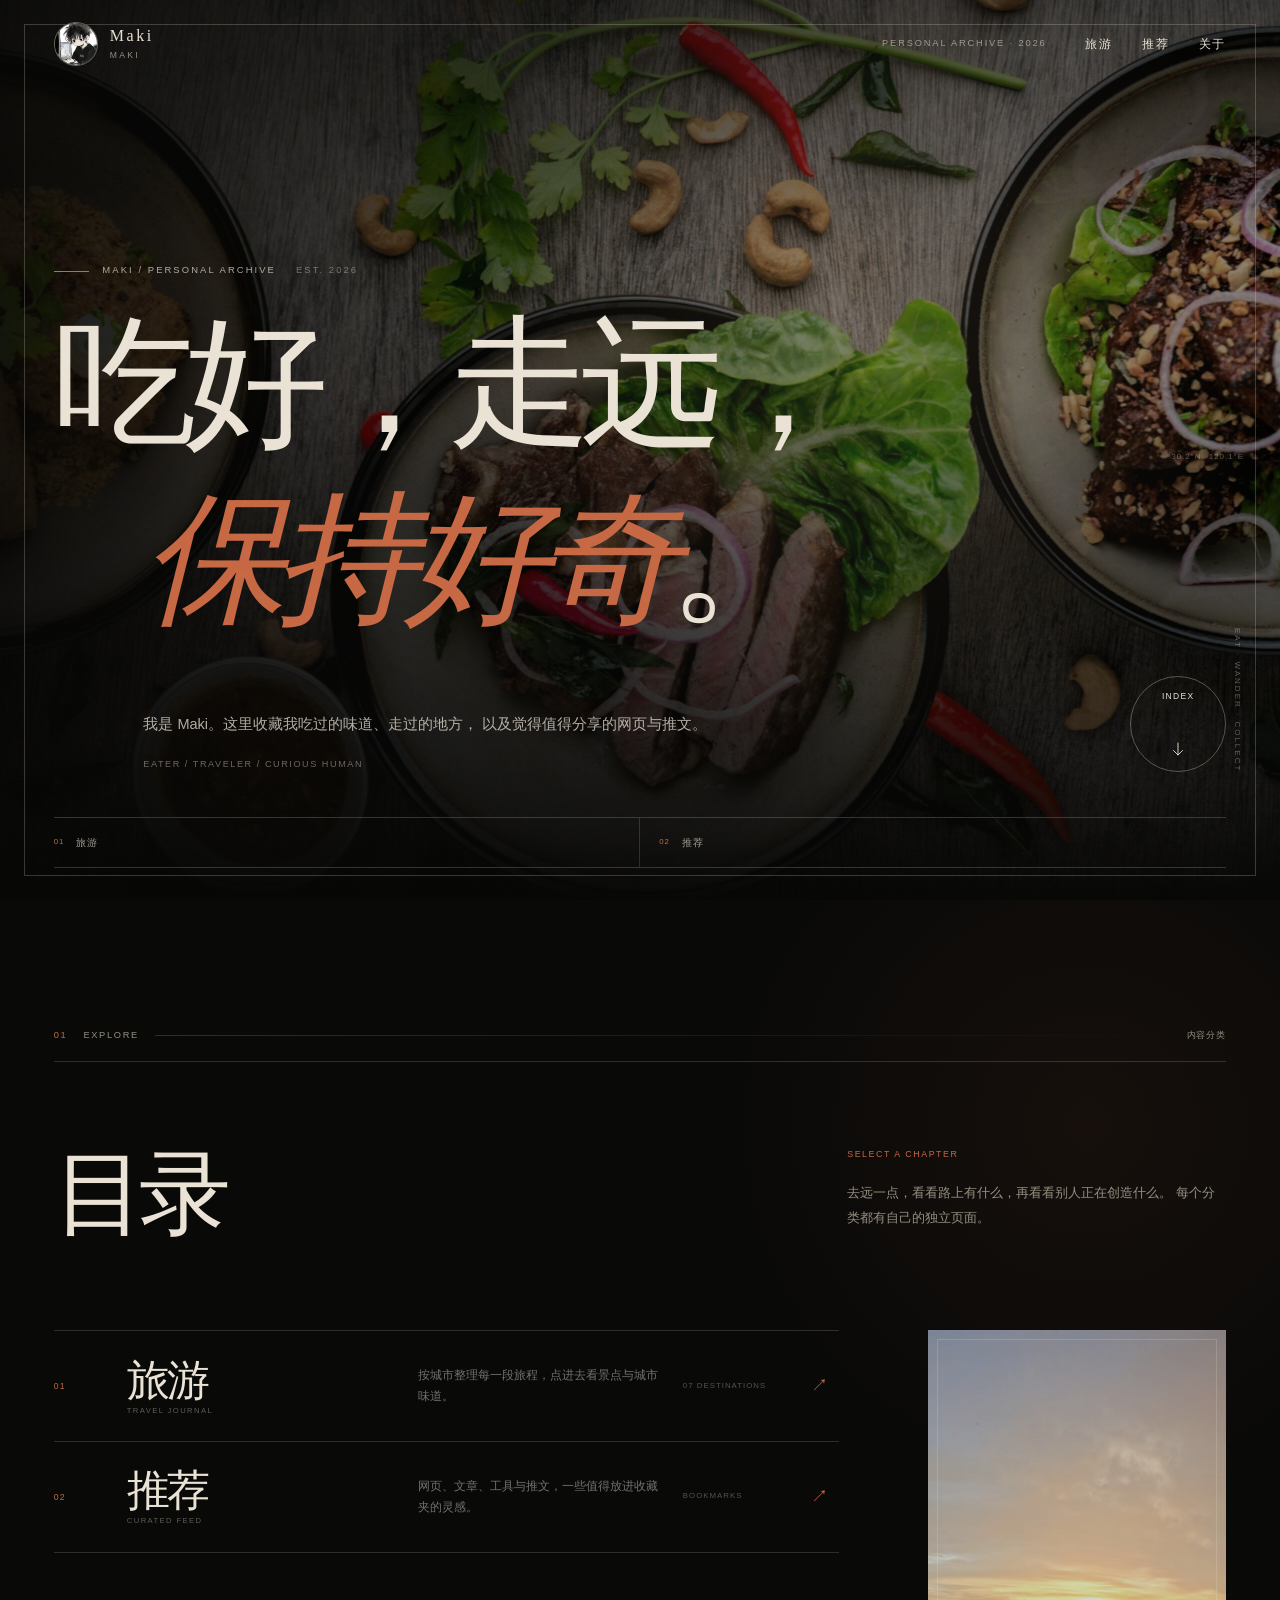
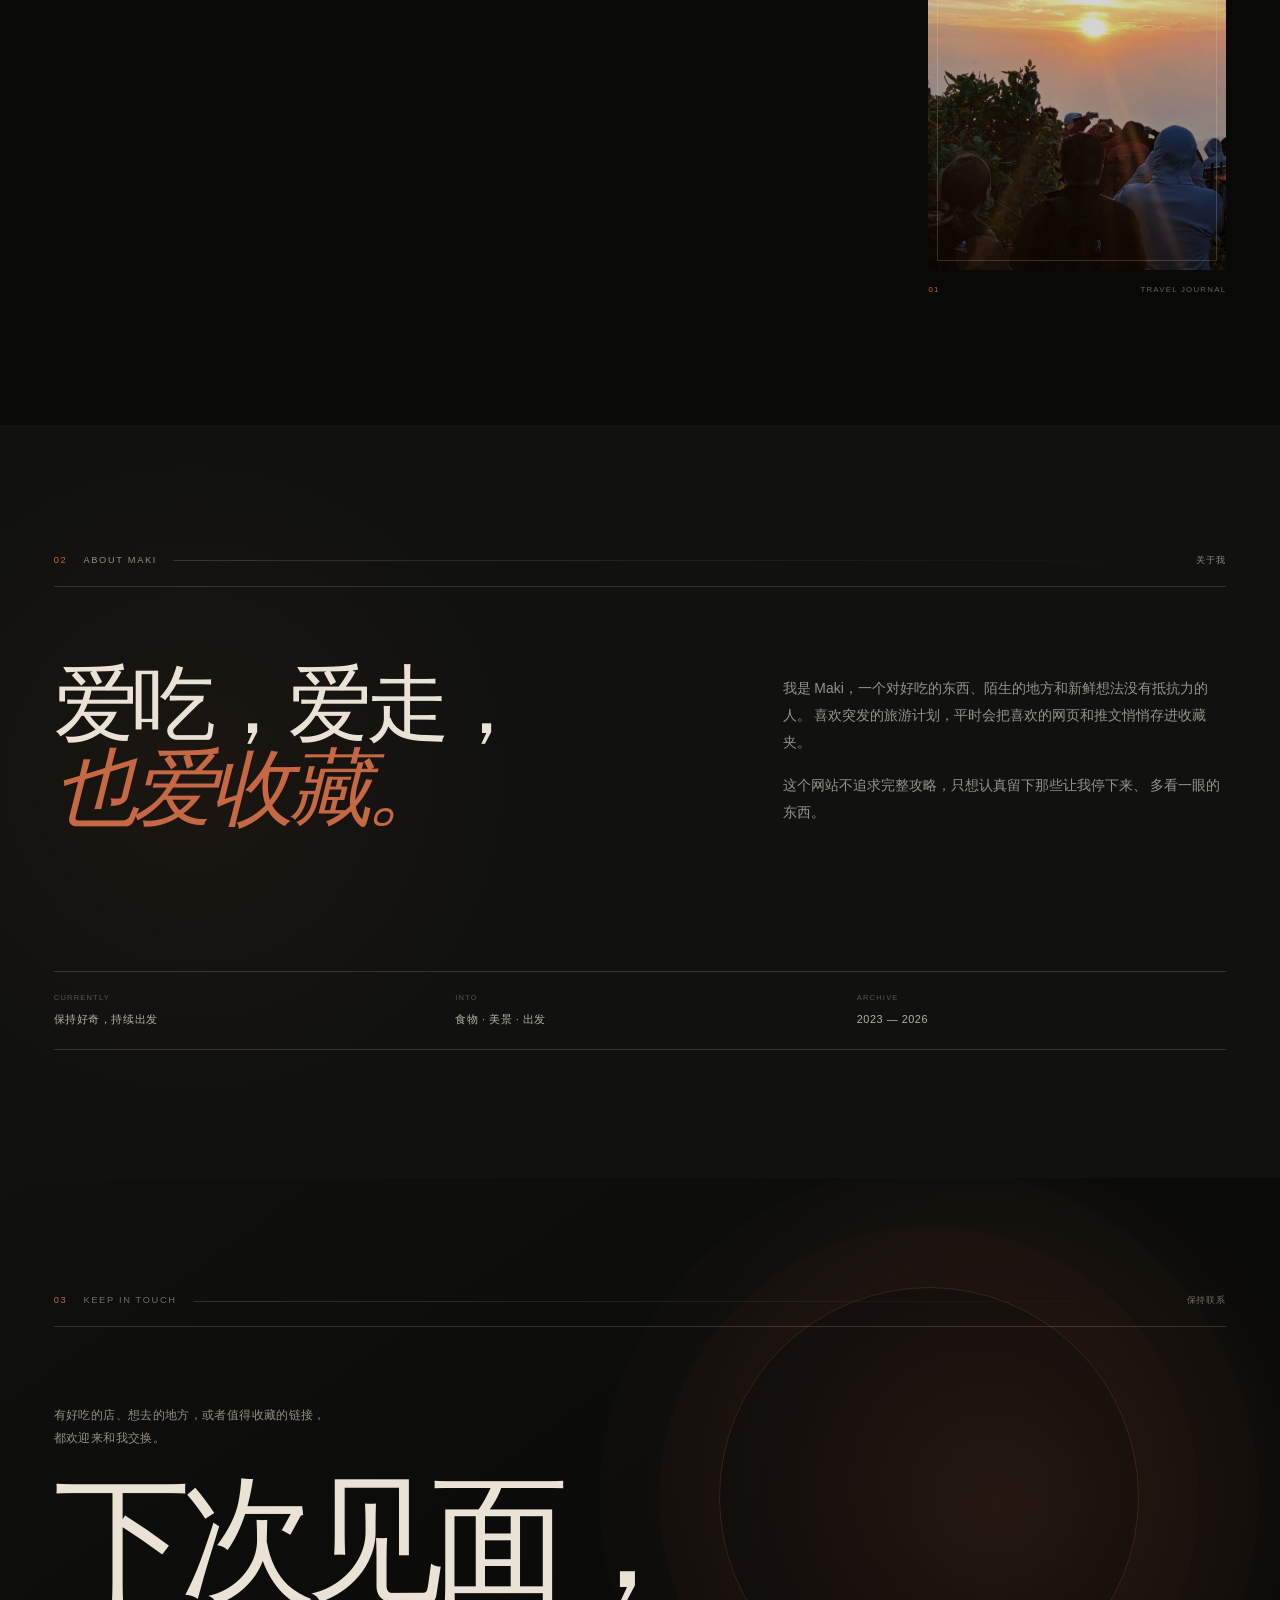
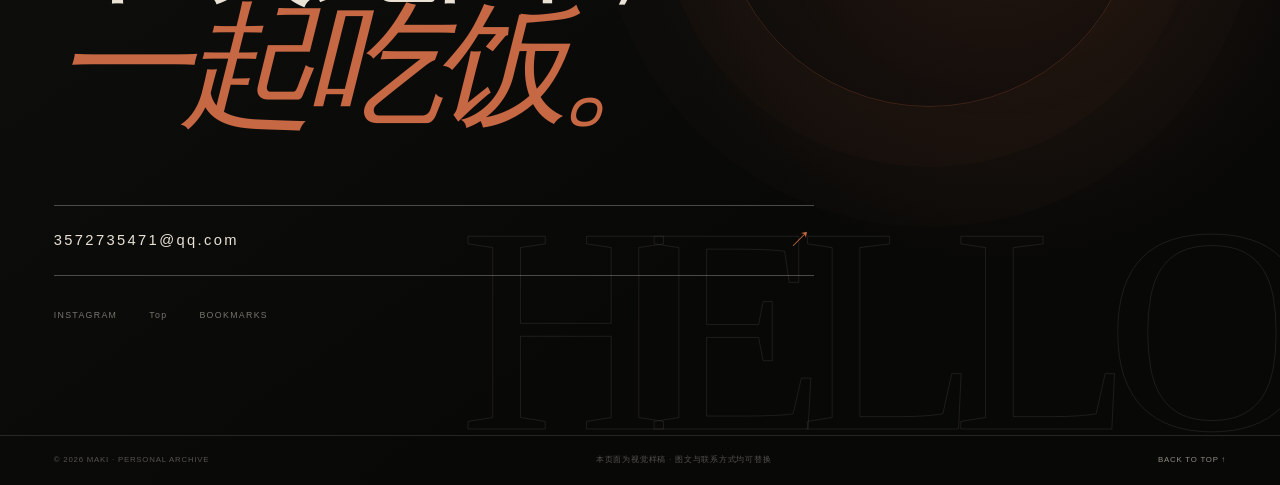
==== commit eeec0ff7: "上线网站并添加部署配置" ====
--- a/index.html
+++ b/index.html
@@ -135,7 +135,7 @@
 
           <div class="category-section__head">
             <h2 id="categories-title" data-reveal>
-              目录<br /><em></em>
+              目录<br /><em>      </em>
             </h2>
             <div data-reveal>
               <span>SELECT A CHAPTER</span>
--- a/styles.css
+++ b/styles.css
@@ -381,7 +381,7 @@
   height: 100%;
   object-fit: cover;
   object-position: center 54%;
-  filter: brightness(0.62) saturate(0.7) contrast(1.08);
+  filter: brightness(0.8) saturate(0.92) contrast(1.05);
   transform: scale(1.04);
   will-change: transform;
 }
@@ -720,12 +720,12 @@
   width: 100%;
   aspect-ratio: 16 / 8.5;
   object-fit: cover;
-  filter: grayscale(0.15) saturate(0.67) brightness(0.78);
+  filter: grayscale(0) saturate(0.92) brightness(0.88);
   transition: filter 0.8s ease, transform 1s var(--ease);
 }
 
 .about__image-wrap:hover img {
-  filter: grayscale(0) saturate(0.82) brightness(0.86);
+  filter: grayscale(0) saturate(1) brightness(0.96);
   transform: scale(1.025);
 }
 
@@ -898,13 +898,13 @@
   width: 100%;
   height: 100%;
   object-fit: cover;
-  filter: brightness(0.63) saturate(0.65) contrast(1.04);
+  filter: brightness(0.82) saturate(0.86) contrast(1.02);
   transform: scale(1.005);
   transition: transform 1s var(--ease), filter 0.85s ease;
 }
 
 .story-card:hover > img {
-  filter: brightness(0.73) saturate(0.74) contrast(1.02);
+  filter: brightness(0.9) saturate(0.98) contrast(1.01);
   transform: scale(1.035);
 }
 
@@ -1077,7 +1077,7 @@
   height: 100%;
   object-fit: cover;
   object-position: center 48%;
-  filter: brightness(0.45) saturate(0.57) contrast(1.13);
+  filter: brightness(0.62) saturate(0.82) contrast(1.08);
 }
 
 .interlude__veil {
@@ -1151,33 +1151,95 @@
   line-height: 1.9;
 }
 
+.exhibition-meta {
+  display: grid;
+  grid-template-columns: auto minmax(0, 560px) auto;
+  align-items: start;
+  justify-content: space-between;
+  gap: 2rem;
+  margin-top: clamp(2.5rem, 5vw, 4.5rem);
+  padding-top: 1.1rem;
+  border-top: 1px solid rgba(233, 226, 213, 0.16);
+  color: rgba(233, 226, 213, 0.42);
+  font-size: 0.52rem;
+  letter-spacing: 0.15em;
+}
+
+.exhibition-meta p {
+  color: rgba(233, 226, 213, 0.66);
+  font-family: var(--serif);
+  font-size: clamp(0.9rem, 1.25vw, 1.12rem);
+  letter-spacing: 0.035em;
+  line-height: 1.8;
+}
+
+.exhibition-meta span:last-child {
+  text-align: right;
+}
+
 .fragments__grid {
   display: grid;
   grid-template-columns: repeat(12, minmax(0, 1fr));
   gap: clamp(1.2rem, 2.6vw, 2.8rem);
-  margin-top: clamp(4rem, 8vw, 8rem);
+  margin-top: clamp(3.5rem, 6vw, 6rem);
 }
 
 .fragment {
   position: relative;
+  cursor: zoom-in;
+}
+
+.fragment-chapter {
+  display: flex;
+  grid-column: 1 / -1;
+  align-items: center;
+  gap: 1.1rem;
+  margin-top: clamp(3.5rem, 7vw, 7rem);
+  padding-top: 1rem;
+  border-top: 1px solid rgba(233, 226, 213, 0.14);
+  color: rgba(233, 226, 213, 0.5);
+  font-size: 0.54rem;
+  letter-spacing: 0.19em;
+  text-transform: uppercase;
+}
+
+.fragment-chapter:first-child {
+  margin-top: 0;
+}
+
+.fragment-chapter i {
+  flex: 1;
+  height: 1px;
+  background: rgba(233, 226, 213, 0.12);
+}
+
+.fragment:focus-visible {
+  outline: 1px solid var(--accent);
+  outline-offset: 0.45rem;
 }
 
 .fragment__image {
   overflow: hidden;
   background: var(--ink-raised);
+}
+
+.fragment__image picture {
+  display: block;
+  width: 100%;
+  height: 100%;
 }
 
 .fragment__image img {
   width: 100%;
   height: 100%;
   object-fit: cover;
-  filter: saturate(0.7) brightness(0.77) contrast(1.04);
+  filter: saturate(1.02) brightness(0.95) contrast(1.01);
   transition: transform 1.1s var(--ease), filter 0.8s ease;
 }
 
 .fragment:hover .fragment__image img {
-  filter: saturate(0.84) brightness(0.88) contrast(1.02);
-  transform: scale(1.03);
+  filter: saturate(1.06) brightness(1) contrast(1.02);
+  transform: scale(1.025);
 }
 
 .fragment figcaption {
@@ -1185,7 +1247,7 @@
   justify-content: space-between;
   gap: 1rem;
   margin-top: 0.8rem;
-  color: rgba(233, 226, 213, 0.43);
+  color: rgba(233, 226, 213, 0.4);
   font-size: 0.52rem;
   letter-spacing: 0.12em;
 }
@@ -1194,30 +1256,43 @@
   color: rgba(233, 226, 213, 0.72);
 }
 
-.fragment--one {
-  grid-column: 1 / 8;
-}
-
-.fragment--one .fragment__image {
-  aspect-ratio: 16 / 10;
-}
-
-.fragment--two {
-  grid-column: 9 / 13;
-  margin-top: 10rem;
-}
-
-.fragment--two .fragment__image {
-  aspect-ratio: 3 / 4.2;
-}
-
-.fragment--three {
-  grid-column: 3 / 8;
-  margin-top: -1.5rem;
-}
-
-.fragment--three .fragment__image {
+.fragment figcaption span:last-child {
+  text-align: right;
+}
+
+.fragment--lead {
+  grid-column: 1 / 7;
+  margin-top: clamp(2rem, 4vw, 4.5rem);
+}
+
+.fragment--lead .fragment__image {
+  aspect-ratio: 3 / 4;
+}
+
+.fragment--stack-a {
+  grid-column: 7 / 13;
+}
+
+.fragment--stack-b {
+  grid-column: 7 / 13;
+}
+
+.fragment--stack-a .fragment__image,
+.fragment--stack-b .fragment__image {
   aspect-ratio: 4 / 3;
+}
+
+.fragment--pair {
+  grid-column: span 6;
+}
+
+.fragment--pair .fragment__image {
+  aspect-ratio: 3 / 4;
+}
+
+.story-dialog.is-photo .story-dialog__image {
+  object-fit: contain;
+  background: #090908;
 }
 
 .contact {
@@ -1407,7 +1482,7 @@
   height: 100%;
   object-fit: cover;
   opacity: 0;
-  filter: brightness(0.72) saturate(0.72);
+  filter: brightness(0.96) saturate(1.02) contrast(1.01);
   backface-visibility: hidden;
   pointer-events: none;
   transform: translateZ(0);
@@ -1521,7 +1596,7 @@
   width: 100%;
   height: 100%;
   object-fit: cover;
-  filter: brightness(0.8) saturate(0.65);
+  filter: brightness(0.9) saturate(0.9);
 }
 
 .story-dialog__thumb span {
@@ -1545,7 +1620,7 @@
 }
 
 .story-dialog__thumb.is-active img {
-  filter: brightness(0.95) saturate(0.85);
+  filter: brightness(1) saturate(1);
 }
 
 .story-dialog__nav[hidden],
@@ -1712,7 +1787,7 @@
   height: 100%;
   object-fit: cover;
   object-position: center 52%;
-  filter: brightness(0.57) saturate(0.64) contrast(1.1);
+  filter: brightness(0.72) saturate(0.88) contrast(1.07);
   transform: scale(1.04);
   will-change: transform;
 }
@@ -2044,7 +2119,7 @@
   width: 100%;
   height: 100%;
   object-fit: cover;
-  filter: brightness(0.67) saturate(0.66) contrast(1.05);
+  filter: brightness(0.82) saturate(0.92) contrast(1.03);
   transition: opacity 0.25s ease, transform 0.9s var(--ease);
 }
 
@@ -2093,12 +2168,12 @@
   aspect-ratio: 4 / 5;
   object-fit: cover;
   object-position: center;
-  filter: grayscale(0.18) saturate(0.62) brightness(0.72);
+  filter: grayscale(0.08) saturate(0.9) brightness(0.84);
   transition: filter 0.8s ease, transform 1s var(--ease);
 }
 
 .profile-portrait:hover img {
-  filter: grayscale(0) saturate(0.75) brightness(0.82);
+  filter: grayscale(0) saturate(1) brightness(0.94);
   transform: scale(1.025);
 }
 
@@ -2218,12 +2293,12 @@
   width: 100%;
   height: 100%;
   object-fit: cover;
-  filter: saturate(0.68) brightness(0.77) contrast(1.04);
+  filter: saturate(0.95) brightness(0.88) contrast(1.02);
   transition: filter 0.8s ease, transform 1.05s var(--ease);
 }
 
 .home-frame:hover img {
-  filter: saturate(0.82) brightness(0.87) contrast(1.02);
+  filter: saturate(1.04) brightness(0.95) contrast(1.01);
   transform: scale(1.035);
 }
 
@@ -2486,7 +2561,7 @@
   width: 100%;
   aspect-ratio: 4 / 3;
   object-fit: cover;
-  filter: saturate(0.7) brightness(0.76) contrast(1.04);
+  filter: saturate(0.95) brightness(0.88) contrast(1.02);
   transition: filter 0.8s ease, transform 1.05s var(--ease);
 }
 
@@ -2495,7 +2570,7 @@
 }
 
 .food-card:hover .food-card__image img {
-  filter: saturate(0.84) brightness(0.87) contrast(1.02);
+  filter: saturate(1.02) brightness(0.95) contrast(1.01);
   transform: scale(1.035);
 }
 
@@ -2949,7 +3024,7 @@
   inset: -14px;
   z-index: -2;
   background: var(--place-hero-image) center 44% / cover no-repeat;
-  filter: saturate(1.02) contrast(1.02) brightness(0.9);
+  filter: saturate(1.04) contrast(1.02) brightness(0.96);
 }
 
 .place-detail__card--media .place-detail__head::after {
@@ -3337,13 +3412,13 @@
   width: 100%;
   height: 100%;
   object-fit: cover;
-  filter: brightness(0.7) saturate(0.62) contrast(1.04);
+  filter: brightness(0.82) saturate(0.88) contrast(1.02);
   transform: scale(1.005);
   transition: transform 1s var(--ease), filter 0.8s ease;
 }
 
 .scenery-card:hover > img {
-  filter: brightness(0.78) saturate(0.72) contrast(1.02);
+  filter: brightness(0.9) saturate(0.96) contrast(1.01);
   transform: scale(1.035);
 }
 
@@ -3503,12 +3578,12 @@
   width: 100%;
   height: 100%;
   object-fit: cover;
-  filter: brightness(0.72) saturate(0.66) contrast(1.04);
+  filter: brightness(0.85) saturate(0.9) contrast(1.02);
   transition: transform 0.9s var(--ease), filter 0.7s ease;
 }
 
 .spot-card:hover .spot-card__image img {
-  filter: brightness(0.82) saturate(0.78) contrast(1.02);
+  filter: brightness(0.93) saturate(0.98) contrast(1.01);
   transform: scale(1.035);
 }
 
@@ -3655,20 +3730,20 @@
   border-bottom: 1px solid var(--line);
 }
 
-.place-taste--gallery {
+.place-taste--interactive {
   cursor: pointer;
   transition:
     border-color 0.3s ease,
     background-color 0.3s ease;
 }
 
-.place-food--detail .place-taste--gallery:hover,
-.place-food--detail .place-taste--gallery:focus-visible {
+.place-food--detail .place-taste--interactive:hover,
+.place-food--detail .place-taste--interactive:focus-visible {
   border-color: rgba(233, 226, 213, 0.32);
   background: rgba(233, 226, 213, 0.025);
 }
 
-.place-taste--gallery:focus-visible {
+.place-taste--interactive:focus-visible {
   outline: 2px solid var(--accent);
   outline-offset: 3px;
 }
@@ -3688,12 +3763,12 @@
   width: 100%;
   aspect-ratio: 4 / 3;
   object-fit: cover;
-  filter: saturate(0.7) brightness(0.8) contrast(1.03);
+  filter: saturate(0.92) brightness(0.9) contrast(1.02);
   transition: transform 0.8s var(--ease), filter 0.6s ease;
 }
 
 .place-taste:hover .place-taste__image img {
-  filter: saturate(0.85) brightness(0.9);
+  filter: saturate(1) brightness(0.98);
   transform: scale(1.04);
 }
 
@@ -3778,7 +3853,7 @@
   transition: transform 0.3s ease;
 }
 
-.place-taste--gallery:hover .place-taste__open span:last-child {
+.place-taste--interactive:hover .place-taste__open span:last-child {
   transform: translate(3px, -3px);
 }
 
@@ -4075,6 +4150,39 @@
 
   .fragments__head > p {
     justify-self: start;
+  }
+
+  .exhibition-meta {
+    grid-template-columns: 1fr;
+    gap: 0.8rem;
+  }
+
+  .exhibition-meta span:last-child {
+    text-align: left;
+  }
+
+  .fragments__grid {
+    grid-template-columns: repeat(2, minmax(0, 1fr));
+  }
+
+  .fragment--lead {
+    grid-column: 1 / 2;
+    grid-row: 1 / span 2;
+    margin-top: 0;
+  }
+
+  .fragment--stack-a {
+    grid-column: 2 / 3;
+    grid-row: 1;
+  }
+
+  .fragment--stack-b {
+    grid-column: 2 / 3;
+    grid-row: 2;
+  }
+
+  .fragment--pair {
+    grid-column: span 1;
   }
 
   .about__figure {
@@ -4696,6 +4804,11 @@
     font-size: 1.25rem;
   }
 
+  .place-tab--long .place-tab__label {
+    font-size: 1.12rem;
+    white-space: nowrap;
+  }
+
   .place-tab__label small {
     font-size: 0.39rem;
   }
@@ -4923,15 +5036,10 @@
     grid-template-columns: 32px minmax(0, 1fr);
   }
 
-  .fragment--two {
-    width: 72%;
+  .fragment {
+    width: 100%;
     margin-top: 0;
-    margin-left: auto;
-  }
-
-  .fragment--three {
-    width: 86%;
-    margin-top: 0;
+    margin-left: 0;
   }
 
   .contact {
